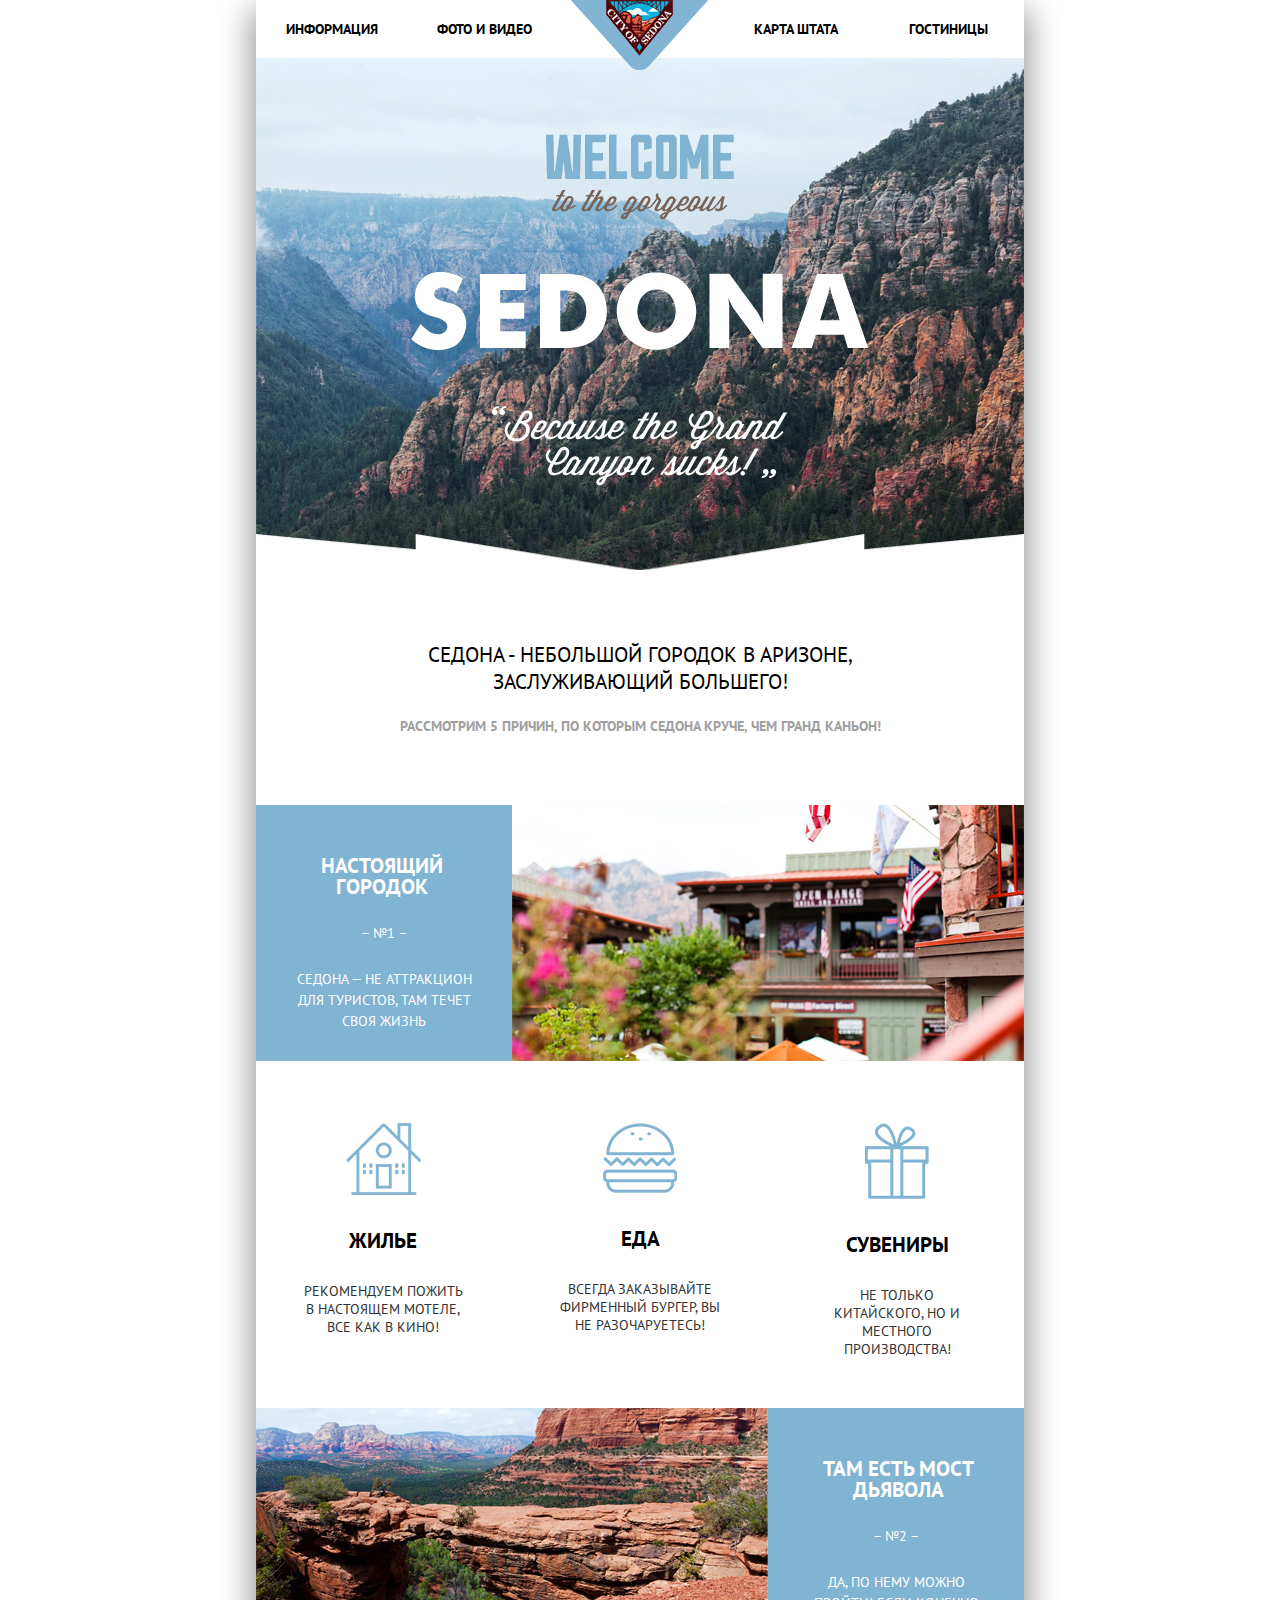
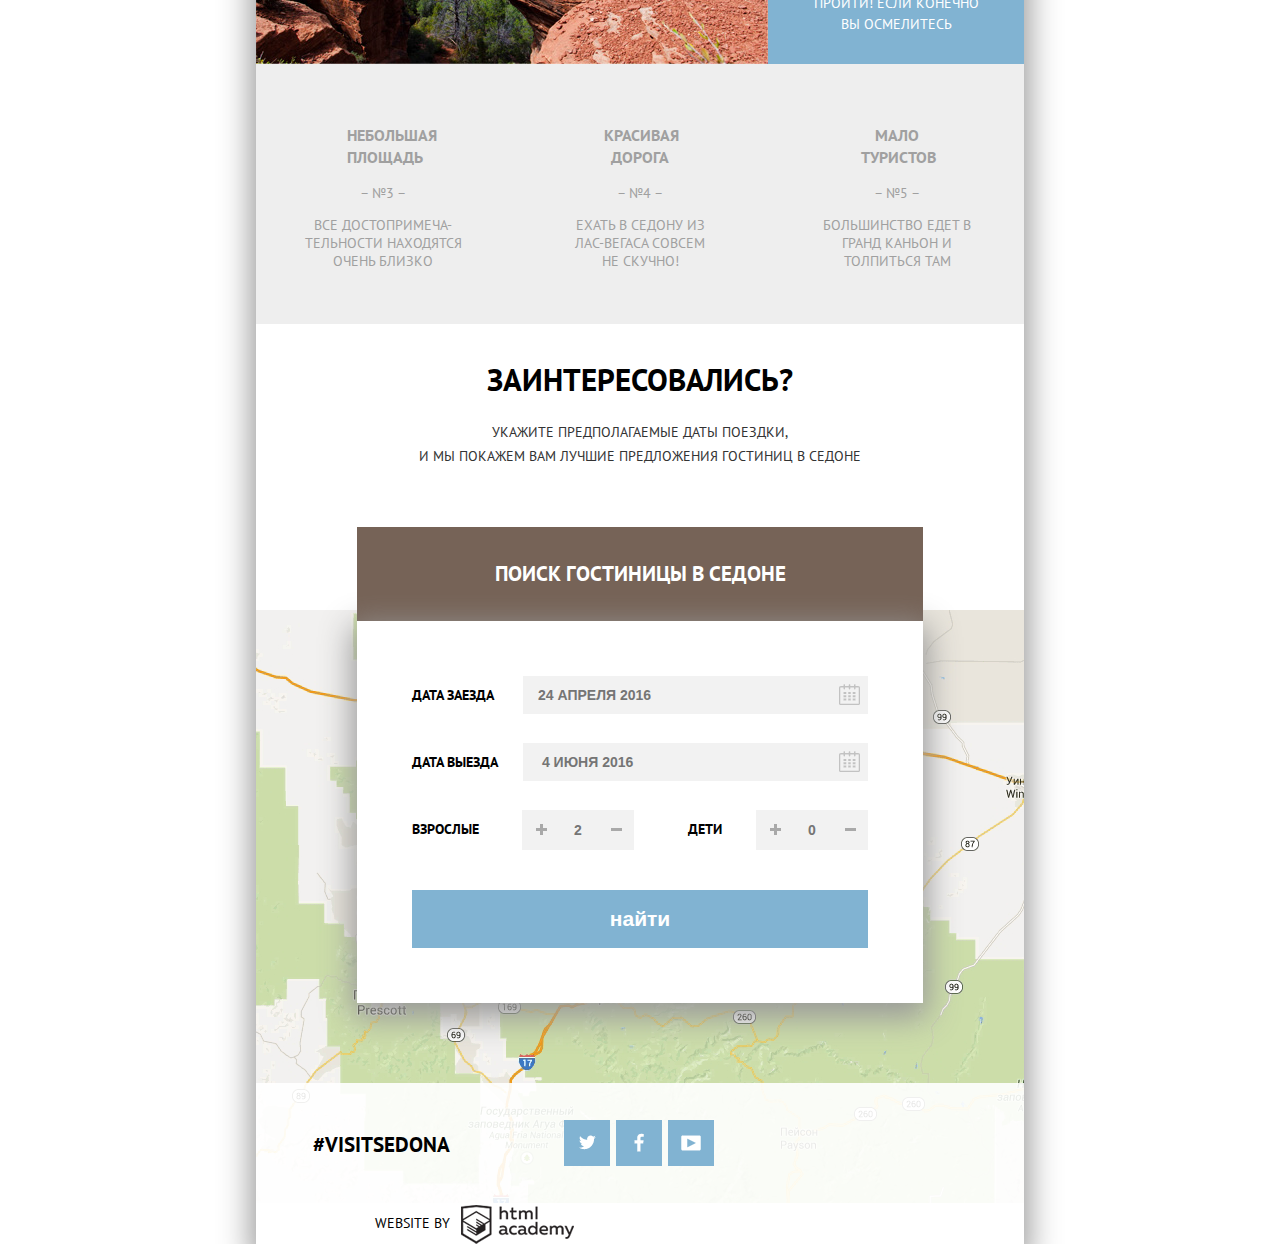
==== index.html @ 79e08569 "#33-1" ====
<!DOCTYPE html>
<html lang="ru">
  <head>
    <meta charset="utf-8">
    <title>HTML Academy: Седона</title>
    <link href="css/normalize.css" rel="stylesheet">
    <link href="css/style.css" rel="stylesheet">
    <link href="https://fonts.googleapis.com/css?family=PT+Sans:400,700&amp;subset=cyrillic" rel="stylesheet">
  </head>
    <body>
      <div class="centering">
        <header class="main-header">
          <nav class="main-navigation">
            <ul class="clearfix">
              <li class="main-navigation_left"><a href="#">Информация</a></li>
              <li class="main-navigation_left"><a href="#">Фото и видео</a></li>
              <li class="main-navigation_right"><a href="hotels.html">Гостиницы</a></li>
              <li class="main-navigation_right"><a href="#">Карта штата</a></li>
            </ul>
            <div class="header-logo">
             <a href="index.html"><img src="img/logo.png" alt="Sity of Sedona" width="138" height="70"></a>
            </div>
          </nav>
        </header>
      <main>
        <section class="index-background">
          <p>Welcome to the Georgeous</p>
          <h1>Sedona</h1>
          <p>Because the Grand Canyon sucks</p>
        </section>
        <div class="greeting ">
          <h2 class="index-appeal">Седона - небольшой городок в аризоне,<br> заслуживающий большего!</h2>
          <p>Рассмотрим 5 причин, по которым седона круче, чем гранд каньон!</p>
        </div>
        <div class="features-photo clearfix">
          <div class="features-left-title">
            <h3>Настоящий городок</h3>
            <p>&ndash; №1 &ndash;</p>
            <p>Седона &mdash; не аттракцион для туристов, там течет своя жизнь</p>
          </div>
          <div class="features-right-photo">
          </div>
        </div>
        <div class="features-icons clearfix">
          <div class="features-icon">
            <div class="icons">
              <img src="img/icon-home.png" alt="Жилье" width="75" height="72">
            </div>
            <h4>Жилье</h4>
            <p>Рекомендуем пожить в настоящем мотеле, все как в кино!</p>
          </div>
          <div class="features-icon">
            <div class="icons">
              <img src="img/icon-food.png" alt="Еда" width="74" height="70">
            </div>
            <h4>Еда</h4>
            <p>Всегда заказывайте фирменный бургер, вы не разочаруетесь!</p>
          </div>
          <div class="features-icon">
            <div class="icons">
              <img src="img/icon-gift.png" alt="Сувениры" width="64" height="76">
            </div>
            <h4>Сувениры</h4>
            <p>Не только китайского, но и местного производства!</p>
          </div>
        </div>
        <div class="features-photo clearfix">
          <div class="features-left-photo"></div>
          <div class="features-right-title">
            <h3>Там есть мост дьявола</h3>
            <p>&ndash; №2 &ndash;</p>
            <p>Да, по нему можно пройти! Если конечно<br> вы осмелитесь</p>
          </div>
        </div>
        <div class="features-slogans clearfix">
          <div class="features-item-slogan">
            <h3>Небольшая площадь</h3>
            <p>&ndash; №3 &ndash;</p>
            <p>Все достопримеча-тельности находятся очень близко</p>
          </div>
          <div class="features-item-slogan">
            <h3>Красивая дорога</h3>
            <p>&ndash; №4 &ndash;</p>
            <p>Ехать в Седону из Лас-Вегаса совсем не скучно!</p>
          </div>
          <div class="features-item-slogan">
            <h3>Мало туристов</h3>
            <p>&ndash; №5 &ndash;</p>
            <p>Большинство едет в Гранд Каньон и толпиться там</p>
          </div>
        </div>
        <section class="features-booking clearfix">
          <h3>Заинтересовались?</h3>
          <p>Укажите предполагаемые даты поездки,<br> и мы покажем вам лучшие предложения гостиниц в Седоне</p>
          <div class="booking-block">
          <div class="booking-title">
            <h4>Поиск гостиницы в седоне</h4>
          </div>
          <form class="booking-form" action="index.html" method="post">
            <div class="booking-date">
              <label for="date-in">Дата заезда</label>
              <input  type="text" name="date-in" placeholder="24 апреля 2016">
              <span class="calendar"></span>
            </div>
            <div class="booking-date">
              <label for="date-out">Дата выезда</label>
              <input id="date-out" type="text" name="date-out" placeholder=" 4 июня 2016">
              <span class="calendar"></span>
            </div>
            <div class="booking-people adults">
              <label for="adults" >Взрослые</label>
              <div class="booking-people-btn">
                <span class="minus">-</span>
                <input id="adults" type="text" name="adults" placeholder="2">
                <span class="plus">+</span>
              </div>
            </div>
            <div class="booking-people children">
              <label for="children">Дети</label>
              <div class="booking-people-btn">
                <span class="minus">-</span>
                <input id="children" type="text" name="adults" placeholder="0">
                <span class="plus">+</span>
              </div>
            </div>
            <input type="submit" class="booking-btn" name="find" value="найти">
          </form>
          </div>
          <div class="features-map"></div>
        </section>
      </main>
      <footer class="main-footer main-footer_index">
        <div class="footer-title">
          #visitsedona
        </div>
          <div class="footer-social">
            <a class="social-btn social-btn-tv" href="#">твиттер</a>
            <a class="social-btn social-btn-fb" href="#">фэйсбук</a>
            <a class="social-btn social-btn-yt" href="#">ютуб</a>
          </div>
        <div class="footer-copyright">
          <span>website by</span>
          <a class="footer-btn" href="https://htmlacademy.ru"></a>
        </div>
      </footer>
    </div>
  </body>
</html>
---- css/style.css ----
/* index.html */

html,
body {
  min-width: 768px;
  margin: 0;
  padding: 0;
}

body {
  font-family: "PT Sans", sans-serif;
  font-size: 14px;
  font-weight: normal;
  line-height: normal;
  text-transform: uppercase;
  color: #a0a0a0;
}

h1 {
  font-size: 24px;
  line-height: normal;
  color: #000000;
  font-weight: normal;
  font-family: PT Sans;
}

h2 {
  font-size: 21px;
  line-height: normal;
  color: #000000;
  font-weight: normal;
  font-family: PT Sans;
}

.centering {
  width: 768px;
  margin: 0 auto;
  text-align: center;
  box-shadow: 0 15px 30px 5px #999999;
}

.clearfix::after {
  content: "";
  display: table;
  clear: both;
}

.main-navigation {
  position: relative;
}

.main-navigation ul {
  margin: 0;
  padding: 0;
  list-style: none;
}

.main-navigation li {
  display: inline-block;
  padding: 16px 0;
  vertical-align: top;
  font-size: 14px;
  font-weight: bold;
  line-height: 26px;
}

.main-navigation a {
  text-decoration: none;
  color: #000000;
}

.main-navigation a:hover {
  color: #81b3d2;
}

.main-navigation a:active {
  color: #b2b2b2;
}

.main-navigation .active {
  color: #766357;
}

.main-navigation .active:hover {
  color: #604e43;
}

.main-navigation .active:active {
  color: #d6d0cc;
}

.main-navigation_left {
  float: left;
  width: 152px;
}

.main-navigation_right {
  float: right;
  width: 152px;
}

.header-logo {
  position: absolute;
  top: 0;
  left: 315px;
}

.index-background {
  background: url("../img/white-split.png") no-repeat 0 100.3%, url("../img/index-main.jpg") no-repeat 0 100%;
  background-color: #8aa4c5;
  width: 768px;
  height: 512px;
  font-size: 0;
}

.index-background h1 {
  font-size: 0;
}

.greeting {
  padding: 54px 50px 52px;
  font-size: 21px;
  font-weight: bold;
  line-height: 26px;
}

.greeting p {
  font-size: 14px;
}

.features-photo h3 {
  margin: 0;
  font-size: 21px;
  font-weight: bold;
  line-height: 21px;
}

.features-photo p {
  margin: 25px 35px 25px;
  font-size: 14px;
  line-height: 21px;
}

.features-left-title {
  float: left;
  width: 256px;
  margin-top: 0;
  min-height: 256px;
  color: #ffffff;
  background-color: #81b3d2;
}

.features-left-title h3 {
  margin: 50px 55px 26px 50px;
}

.features-right-photo {
  float: right;
  background: #8aa4c5 url("../img/index-1.jpg") no-repeat;
  width: 512px;
  min-height: 256px;
}

.features-left-photo {
  float: left;
  background: #8aa4c5 url("../img/index-2.jpg") no-repeat;
  width: 512px;
  min-height: 256px;
}

.features-right-title {
  float: right;
  width: 256px;
  min-height: 256px;
  margin-top: 0;
  color: #ffffff;
  background-color: #81b3d2;
}

.features-right-title h3 {
  margin: 50px 50px 26px 55px;
}

.features-icon {
  display: inline-block;
  vertical-align: top;
  width: 253px;
  margin: 0;
  padding: 62px 0 50px;
}

.features-icon h4 {
  font-size: 21px;
  font-weight: bold;
  color: #000000;
}

.features-icon p {
  font-size: 14px;
  margin: 0 45px;
  color: #333333;
}

.features-slogans {
  background-color: #eeeeee;
}

.features-item-slogan {
  display: inline-block;
  vertical-align: top;
  margin: 0;
  padding: 44px 0 40px;
  width: 253px;
}

.features-item-slogan h3 {
  padding: 0 90px;
}

.features-item-slogan p {
  padding: 0 40px;
}

.features-item-slogan:nth-child(2) p {
  padding: 0 60px;
}

.features-booking {
  position: relative;
}

.features-booking h3 {
  font-size: 31px;
  line-height: 24px;
  color: #000000;
  padding: 44px 0 14px;
  margin: 0;
}

.features-booking p {
  padding: 0 120px 128px;
  font-size: 14px;
  line-height: 24px;
  color: #333333;
}

.booking-block {
  display: block;
  position: absolute;
  bottom: 200px;
  width: 566px;
  left: 50%;
  margin-left: -283px;
  background: rgba(237, 237, 237, 1);
}

.booking-title {
  display: block;
  font-size: 21px;
  font-weight: bold;
  line-height: 24px;
  color: #ffffff;
  background-color: #766357;
}

.booking-title h4 {
  padding: 35px;
  margin: 0;
}

.booking-form {
  padding: 55px;
  font-size: 14px;
  font-weight: bold;
  line-height: 26px;
  text-align: left;
  color: #000000;
  background-color: #ffffff;
  box-shadow: 0 10px 30px 5px #999999;
}

.booking-date {
  position: relative;
  display: inline-block;
  vertical-align: top;
  width: 456px;
  height: 38px;
  margin-bottom: 29px;
}

.booking-date label,
.booking-people label {
  float: left;
  width: 110px;
  padding-top: 6px;
}

.booking-people.children label {
  box-sizing: border-box;
  padding-left: 50px;
}

.booking-date input {
  float: right;
  box-sizing: border-box;
  width: 345px;
  height: 38px;
  padding-left: 15px;
  padding-right: 35px;
  font-size: 14px;
  text-transform: uppercase;
  border: none;
  color: #000000;
  background-color: #f2f2f2;
}

.booking-date input:hover {
  border: none;
  background-color: #ebebeb;
}

.booking-date input:active {
  background-color: #ffffff;
}

.calendar {
  position: absolute;
  top: 8px;
  right: 8px;
  width: 21px;
  height: 21px;
  background: url("../img/spritesheet.png") no-repeat -15px -15px;
}

.calendar:hover {
  background-position: -117px -15px;
}

.calendar:active {
  background-position: -66px -15px;
}

.booking-people.adults {
  display: inline-block;
  width: 222px;
  margin: 0;
}

.booking-people.children {
  display: inline-block;
  width: 230px;
  margin: 0;
}

.booking-people-btn {
  float: right;
  position: relative;
  width: 112px;
  text-align: center;
  color: #000000;
  background-color: #f2f2f2;
}

.minus,
.plus {
  font-size: 0;
}

.plus::before {
  content: "";
  position: absolute;
  top: 18px;
  left: 14px;
  width: 11px;
  height: 3px;
  background-color: #a9a9a9;
}

.plus::after {
  content: "";
  position: absolute;
  top: 14px;
  left: 18px;
  width: 3px;
  height: 11px;
  background-color: #a9a9a9;
}

.minus::before {
  content: "";
  position: absolute;
  top: 18px;
  right: 12px;
  width: 11px;
  height: 3px;
  background-color: #a9a9a9;
}

.plus:hover::before,
.plus:hover::after,
.minus:hover::before {
  cursor: pointer;
  background-color: #000000;
}

.plus:active::before,
.plus:active::after,
.minus:active::before {
  background-color: #81b3d2;
}

.booking-people-btn input {
  width: 36px;
  height: 38px;
  font-size: 14px;
  text-transform: uppercase;
  text-align: center;
  border: none;
  color: #000000;
  background-color: #f2f2f2;
}

.booking-form .booking-btn {
  clear: both;
  width: 100%;
  margin-top: 32px;
  padding: 0;
  height: 58px;
  font-size: 21px;
  color: #ffffff;
  border: none;
  background-color: #81b3d2;
}

.booking-btn:hover {
  border: none;
  background-color: #669ec0;
}

.booking-btn:active {
  border: none;
  color: #88b6d1;
  background-color: #5496bd;
}

.booking-form input {
  font-weight: bold;
}

.features-map {
  display: block;
  height: 593px;
  width: 100%;
  margin: auto;
  background: #cbdda9 url("../img/map.png") no-repeat;
}

.main-footer {
  position: relative;
  text-align: left;
  padding: 0 30px 0 45px;
  min-height: 120px;
}

.main-footer_index {
  z-index: 1;
  margin-top: -120px;
  background: rgba(255, 255, 255, 0.9);
}

.footer-title,
.footer-social,
.footer-copyright,
.footer-btn {
  display: inline-block;
  vertical-align: middle;
}

.footer-title {
  margin: 40px 110px auto 12px;
  font-size: 21px;
  font-weight: bold;
  line-height: 24px;
  color: #000000;
}

.footer-social {
  margin: 37px 0 auto;
  font-size: 0;
}

.social-btn {
  display: inline-block;
  box-sizing: border-box;
  vertical-align: middle;
  margin-right: 6px;
  width: 46px;
  height: 46px;
  background: #81b3d2 url("../img/spritesheet.png") no-repeat;
}

.social-btn-tv {
  background-position: -917px 0;
}

.social-btn-fb {
  background-position: -961px -2px;
}

.social-btn-yt {
  background-position: -1006px 0;
}

.social-btn-tv:hover,
.social-btn-fb:hover,
.social-btn-yt:hover {
  background-color: #669ec0;
}

.social-btn-tv:active,
.social-btn-fb:active,
.social-btn-yt:active {
  background: #5496bd url("../img/spritesheet_active.png") no-repeat;
}

.social-btn-tv:active {
  background-position: -40px -1px;
}

.social-btn-fb:active {
  background-position: 2px -2px;
}

.social-btn-yt:active {
  background-position: -89px 0;
}

.footer-copyright {
  margin: 39px 0 auto 74px;
}

.footer-copyright span {
  font-size: 14px;
  font-weight: normal;
  line-height: 26px;
  color: #000000;
  padding-right: 7px;
}

.footer-btn {
  background: url("../img/spritesheet.png") no-repeat -168px -15px;
  padding: 0;
  width: 113px;
  height: 39px;
}

.footer-btn:hover {
  background-position: -454px -15px;
}

.footer-btn:active {
  background-position: -311px -15px;
}

/* hotels.html */

.booking-options {
  width: auto;
  min-height: 215px;
  padding: 0 45px;
  background: url("../img/hotels-background.jpg") no-repeat left 30%;
  color: #ffffff;
}

.booking-options-comfort {
  float: left;
  width: 210px;
  margin-right: 30px;
  text-align: left;
}

.comfort-checkbox input[type="checkbox"],
.type-checkbox input[type="checkbox"] {
  display: none;
}

.comfort-checkbox,
.type-checkbox {
  display: block;
  position: relative;
  padding: 0 0 28px 38px;
  cursor: pointer;
}

.comfort-checkbox input[type="checkbox"] + .checkbox-indicator,
.type-checkbox input[type="checkbox"] + .checkbox-indicator {
  position: absolute;
  top: -3px;
  left: 0;
  width: 22px;
  height: 22px;
  background: url("../img/spritesheet.png") no-repeat -709px -15px;
}

.comfort-checkbox input[type="checkbox"]:checked + .checkbox-indicator,
.type-checkbox input[type="checkbox"]:checked + .checkbox-indicator {
  position: absolute;
  top: -3px;
  left: 0;
  width: 26px;
  height: 22px;
  background: url("../img/spritesheet.png") no-repeat -653px -15px;
}

.comfort-checkbox input[type="checkbox"]:disabled + .checkbox-indicator,
.type-checkbox input[type="checkbox"]:disabled + .checkbox-indicator {
  position: absolute;
  top: -3px;
  left: 0;
  width: 22px;
  height: 22px;
  background: url("../img/spritesheet.png") no-repeat -761px -15px;
}

.comfort-checkbox input[type="checkbox"]:checked:disabled + .checkbox-indicator,
.type-checkbox input[type="checkbox"]:checked:disabled + .checkbox-indicator {
  position: absolute;
  top: -3px;
  left: 0;
  width: 26px;
  height: 22px;
  background: url("../img/spritesheet.png") no-repeat -597px -15px;
}

.booking-options-type {
  float: left;
  width: 210px;
  text-align: left;
}

.booking-options-price {
  float: right;
  width: 210px;
  color: #ffffff;
  text-transform: uppercase;
}

.booking-options-title {
  margin-bottom: 0;
  font-weight: 600;
  font-size: 16px;
  line-height: 21px;
}

.booking-options-price .booking-options-title h4 {
  margin-bottom: 7px;
}

.price-controls {
  position: relative;
  height: 36px;
  margin-bottom: 20px;
  font-size: 0;
  border: 2px solid #ffffff;
  border-radius: 2px;
}

.price-controls::after {
  content: "";
  position: absolute;
  top: 50%;
  left: 50%;
  width: 2px;
  height: 22px;
  background: #ffffff;
  transform: translate(-50%, -50%);
}

.price-controls label {
  display: inline-block;
  font-size: 14px;
  line-height: 38px;
  vertical-align: top;
  cursor: pointer;
}

.price-controls .min-price,
.price-controls .max-price {
  width: 58px;
  padding-left: 40px;
}

.price-controls input {
  width: 32px;
  margin: 0;
  color: inherit;
  font: inherit;
  background: none;
  border: none;
}

.range-controls {
  position: relative;
  margin-bottom: 32px;
}

.range-controls .scale {
  height: 2px;
  background: rgba(255, 255, 255, 0.3);
}

.range-controls .bar {
  width: 80%;
  height: 2px;
  background: #ffffff;
}

.range-toggle {
  position: absolute;
  top: -9px;
  width: 4px;
  height: 4px;
  background: #ababab;
  border: 8px solid #ffffff;
  border-radius: 50%;
  box-shadow: 0 2px 1px 0 rgba(0, 1, 1, 0.2);
  cursor: pointer;
}

.range-toggle:hover {
  background: #1c4f80;
}

.range-toggle-min {
  left: 0;
}

.range-toggle-max {
  left: 80%;
}

.btn-transparent {
  display: block;
  margin: 0 auto;
  padding: 6px 35px;
  font-size: 14px;
  line-height: 20px;
  color: #ffffff;
  text-transform: uppercase;
  background: transparent;
  border: 2px solid #ffffff;
  border-radius: 2px;
  cursor: pointer;
}

.btn-transparent:hover {
  color: #000000;
  background: #ffffff;
}

.filter-container {
  width: auto;
  padding: 30px 45px;
  text-align: left;
  border-bottom: 1px solid #e5e5e5;
}

.filter-title {
  float: left;
  width: 152px;
  margin-right: 11px;
}

.filter-title h3 {
  font-size: 21px;
  line-height: 26px;
  color: #000000;
  margin: 0;
}

.filter-items {
  float: left;
  width: 400px;
}

.filter-items-sorting {
  display: inline-block;
  vertical-align: top;
  margin: 5px 40px 0 0;
  font-size: 12px;
  line-height: 18px;
  color: #000000;
}

.filter-items ul {
  display: inline-block;
  vertical-align: top;
  list-style: none;
  margin: 0;
  padding: 0;
}

.filter-items li {
  display: inline-block;
  vertical-align: top;
  margin: 5px 33px 0 0;
}

.filter-items a {
  font-size: 12px;
  line-height: 18px;
  text-decoration: none;
  color: #b2b2b2;
  border-bottom: 1px dotted #81b3d2;
}

.filter-items .filter-active {
  color: #81b3d2;
  border-bottom: none;
}

.filter-items a:hover {
  color: #81b3d2;
}

.filter-items a:active {
  color: #000000;
  border-bottom: none;
}

.filter-sorting {
  position: relative;
  float: right;
  width: 30px;
}

.increase {
  position: absolute;
  margin: 0;
  padding: 0;
  top: 5px;
  right: 0;
  font-size: 0;
  text-decoration: none;
  width: 0;
  height: 0;
  border-left: 5px solid transparent;
  border-right: 5px solid transparent;
  border-bottom: 10px solid #cccccc;
}

.increase:hover {
  border-bottom: 10px solid #000000;
  cursor: pointer;
}

.increase:active {
  border-bottom: 10px solid #81b3d2;
}

.descrease {
  position: absolute;
  margin: 0;
  padding: 0;
  top: 5px;
  right: 15px;
  font-size: 0;
  text-decoration: none;
  width: 0;
  height: 0;
  border-left: 5px solid transparent;
  border-right: 5px solid transparent;
  border-top: 10px solid #cccccc;
}

.descrease:hover {
  border-top: 10px solid #000000;
  cursor: pointer;
}

.descrease:active {
  border-top: 10px solid #81b3d2;
}

.descrease.active {
  border-top: 10px solid #81b3d2;
}

.hotel-container {
  display: inline-block;
  vertical-align: top;
  box-sizing: border-box;
  width: 768px;
  margin: 0;
  padding: 30px 45px;
  border-bottom: 1px solid #e5e5e5;
}

.hotel-image {
  float: left;
  margin: 0;
}

.hotel-about {
  float: left;
  width: 110px;
  margin-right: 8px;
}

.hotel-book {
  float: left;
  width: 142px;
}

.hotel-discriptions {
  float: left;
  text-align: left;
  width: 260px;
  margin-left: 31px;
  font-size: 14px;
  line-height: 21px;
  color: #333333;
}

.hotel-discriptions h4,
.hotel-discriptions p {
  display: inline-block;
  vertical-align: top;
  margin: 0;
  padding: 0;
}

.hotel-discriptions h4 {
  margin-bottom: 10px;
  display: block;
}

.discriptions-title {
  font-size: 21px;
  font-weight: bold;
  text-decoration: none;
  color: #000000;
}

.discriptions-title:hover {
  color: #81b3d2;
}

.discriptions-title:active {
  color: #b2b2b2;
}

.hotel-about-btn {
  float: left;
  width: 110px;
  margin-top: 8px;
  padding: 3px 0;
  font-size: 14px;
  line-height: 21px;
  text-align: center;
  text-decoration: none;
  color: #ffffff;
  background-color: #81b3d2;
}

.hotel-about-btn:hover {
  background-color: #669ec0;
}

.hotel-about-btn:active {
  color: #88b6d1;
  background-color: #5496bd;
}

.hotel-book-btn {
  float: right;
  width: 142px;
  margin-top: 8px;
  padding: 3px 0;
  font-size: 14px;
  line-height: 21px;
  text-align: center;
  text-decoration: none;
  color: #ffffff;
  background-color: #766357;
}

.hotel-book-btn:hover {
  background-color: #604e43;
}

.hotel-book-btn:active {
  color: #857871;
  background-color: #503e33;
}

.hotel-store {
  float: right;
  width: 110px;
}

.hotel-stars {
  display: block;
  width: 110px;
  margin-top: 0;
  font-size: 0;
}

.five-stars {
  float: right;
  width: 89px;
  height: 17px;
  background: #ffffff url("../img/spritesheet.png") no-repeat -813px -15px;
}

.two-stars {
  float: right;
  width: 44px;
  height: 17px;
  background: #ffffff url("../img/spritesheet.png") no-repeat -813px -15px;
}

.three-stars {
  float: right;
  width: 66px;
  height: 17px;
  background: #ffffff url("../img/spritesheet.png") no-repeat -813px -15px;
}


.hotel-rating {
  display: block;
  width: 110px;
  font-size: 14px;
  line-height: 21px;
  margin-top: 62px;
  padding: 3px 0;
  background-color: #f2f2f2;
}
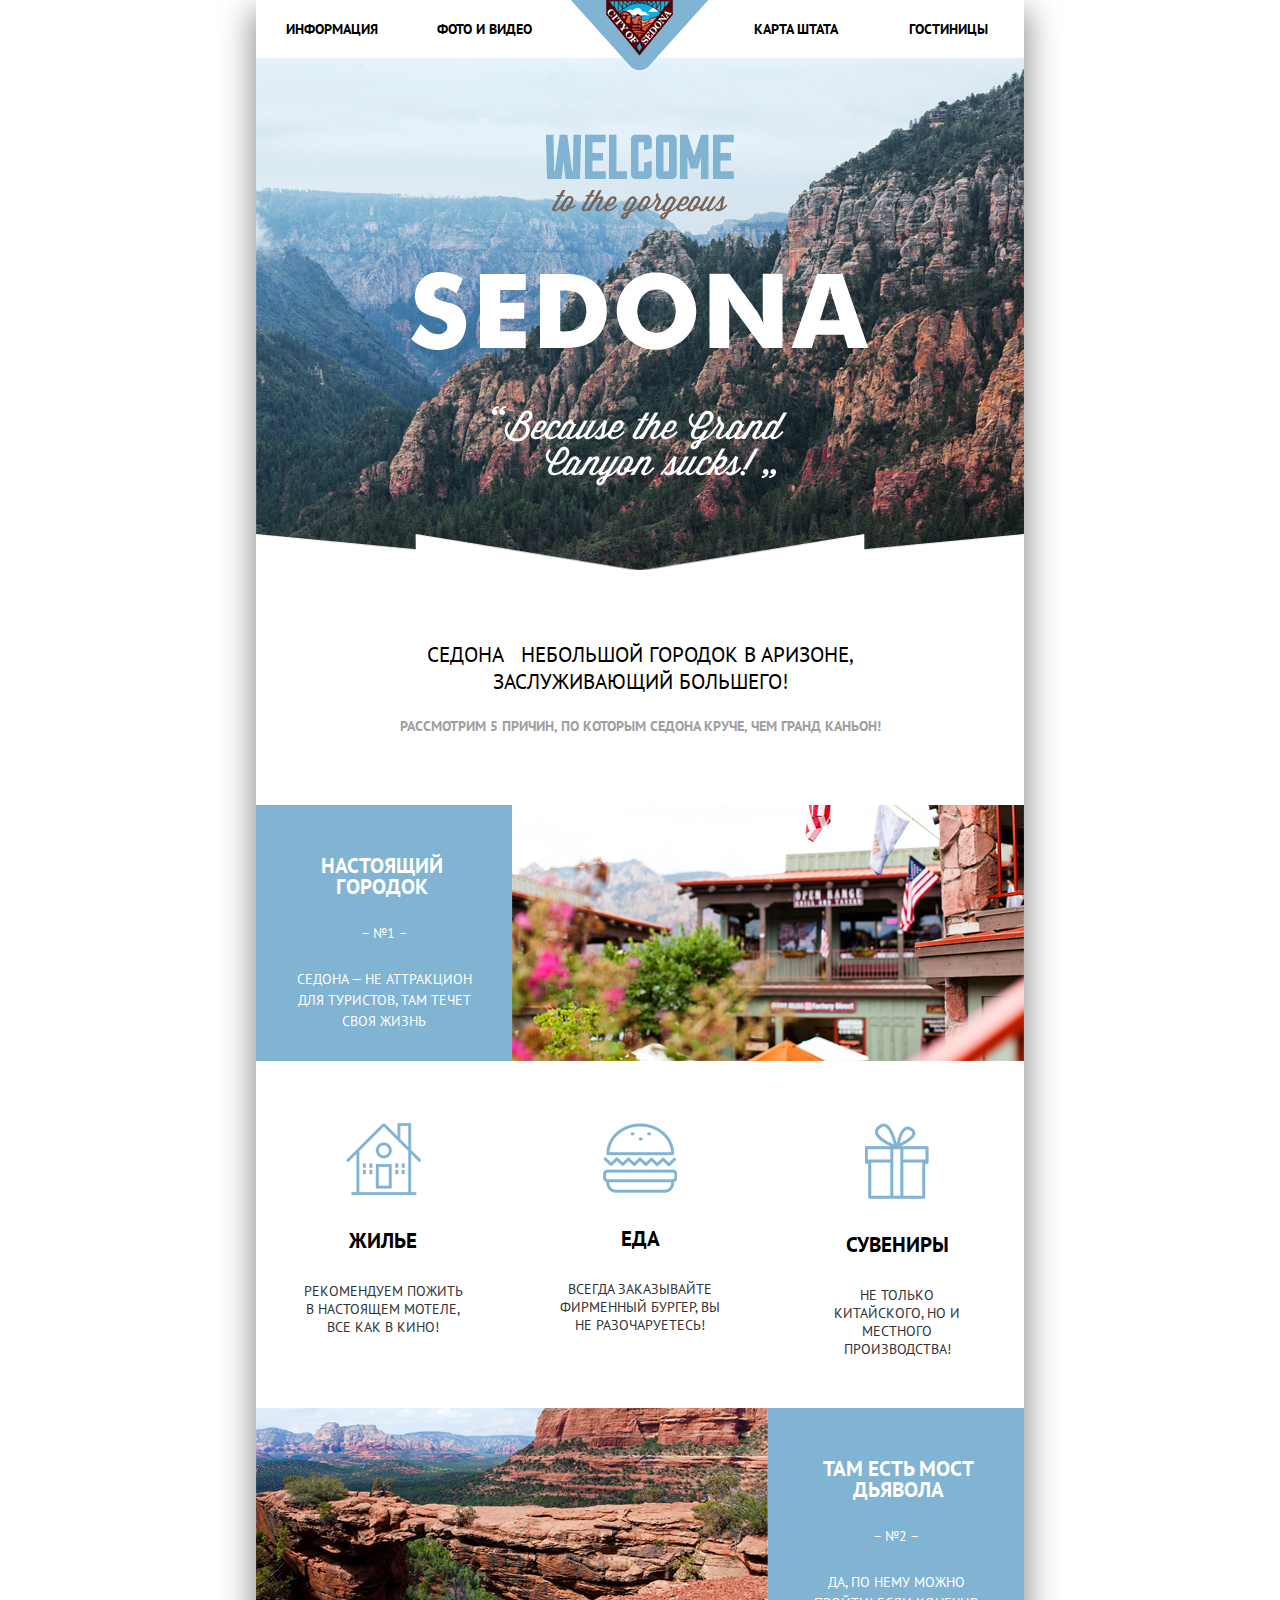
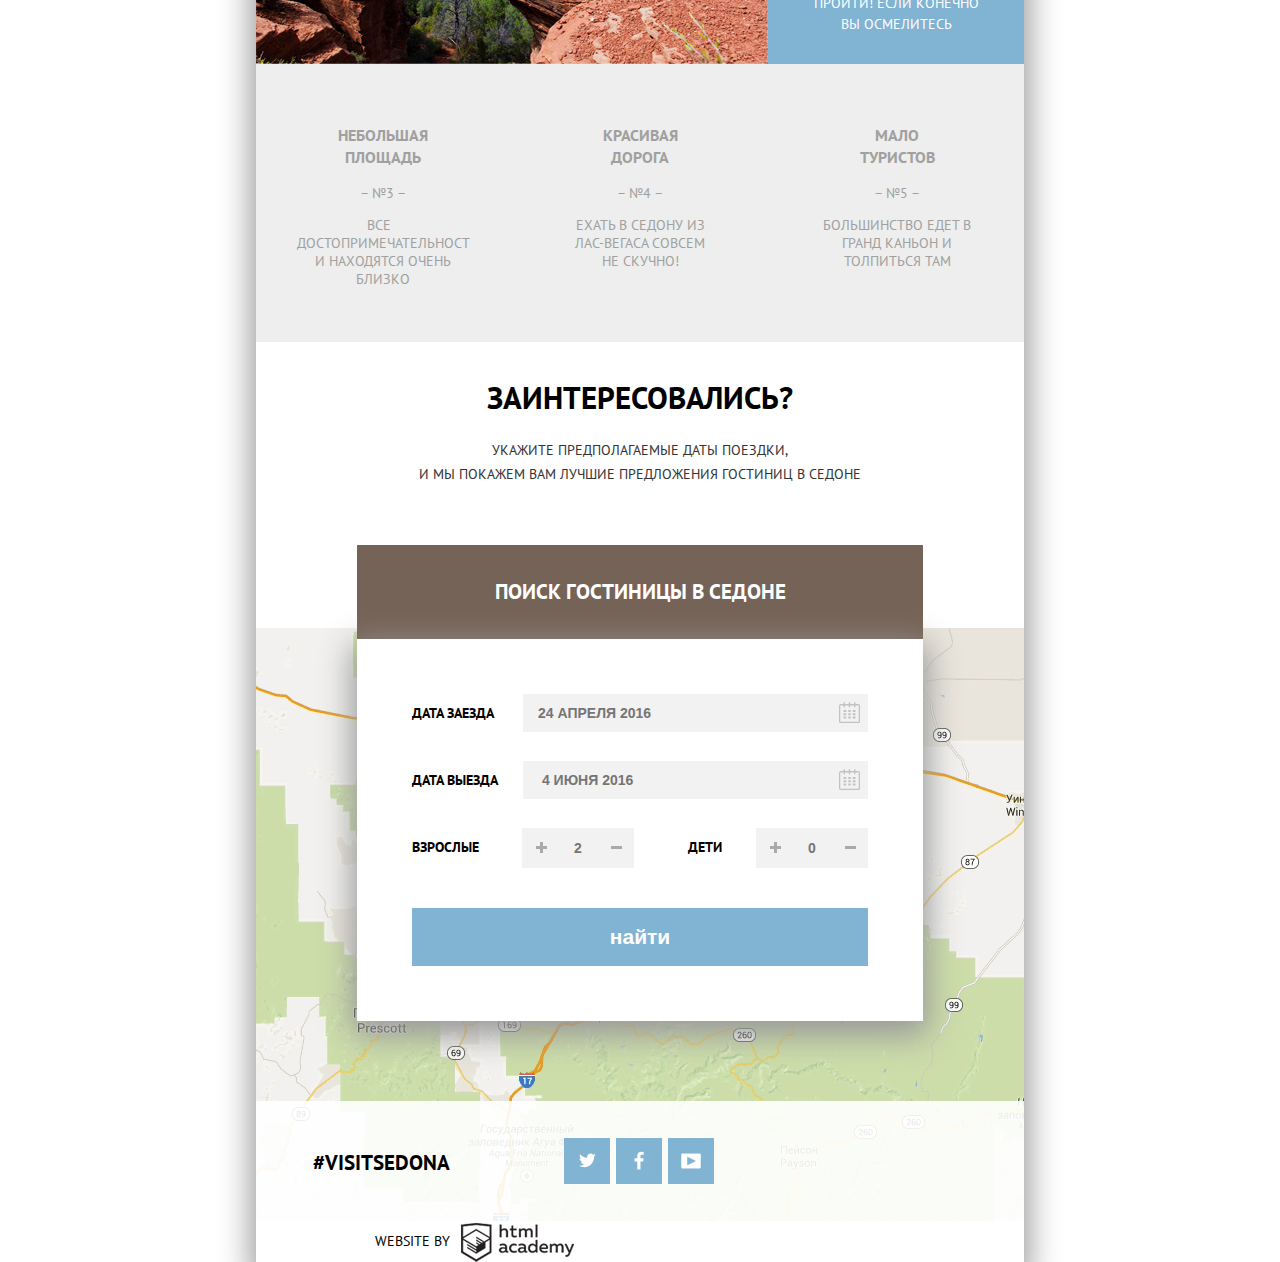
==== commit c2a0b1b0: "#33-2" ====
--- a/index.html
+++ b/index.html
@@ -29,7 +29,7 @@
           <p>Because the Grand Canyon sucks</p>
         </section>
         <div class="greeting ">
-          <h2 class="index-appeal">Седона - небольшой городок в аризоне,<br> заслуживающий большего!</h2>
+          <h2 class="index-appeal">Седона &nbsp; небольшой городок в аризоне,<br> заслуживающий большего!</h2>
           <p>Рассмотрим 5 причин, по которым седона круче, чем гранд каньон!</p>
         </div>
         <div class="features-photo clearfix">
@@ -76,7 +76,7 @@
           <div class="features-item-slogan">
             <h3>Небольшая площадь</h3>
             <p>&ndash; №3 &ndash;</p>
-            <p>Все достопримеча-тельности находятся очень близко</p>
+            <p>Все &nbsp; достопримечательности находятся очень близко</p>
           </div>
           <div class="features-item-slogan">
             <h3>Красивая дорога</h3>
@@ -123,7 +123,7 @@
                 <span class="plus">+</span>
               </div>
             </div>
-            <input type="submit" class="booking-btn" name="find" value="найти">
+            <input type="submit" class="booking-btn" name="find" &nbsp value="найти">
           </form>
           </div>
           <div class="features-map"></div>
--- a/css/style.css
+++ b/css/style.css
@@ -214,11 +214,12 @@
 }
 
 .features-item-slogan h3 {
-  padding: 0 90px;
+  padding: 0 70px;
 }
 
 .features-item-slogan p {
   padding: 0 40px;
+  word-wrap: break-word;
 }
 
 .features-item-slogan:nth-child(2) p {
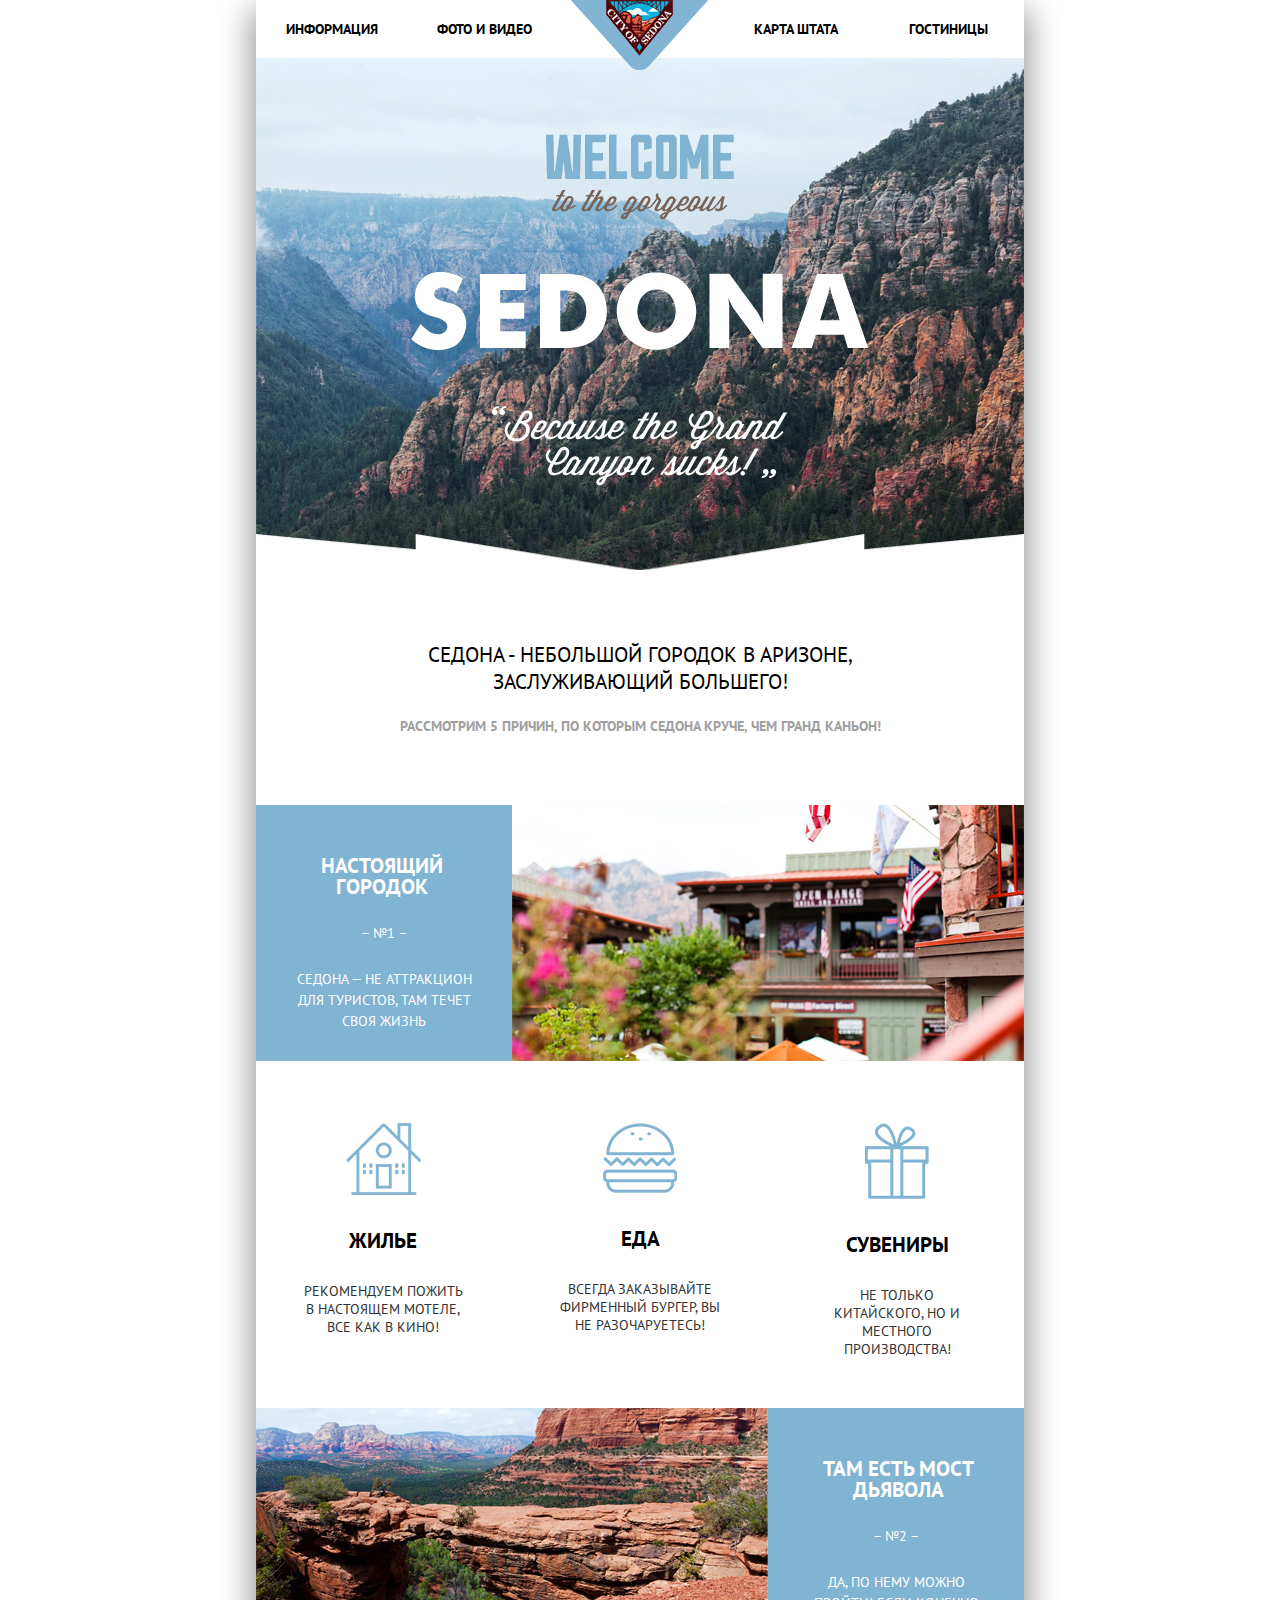
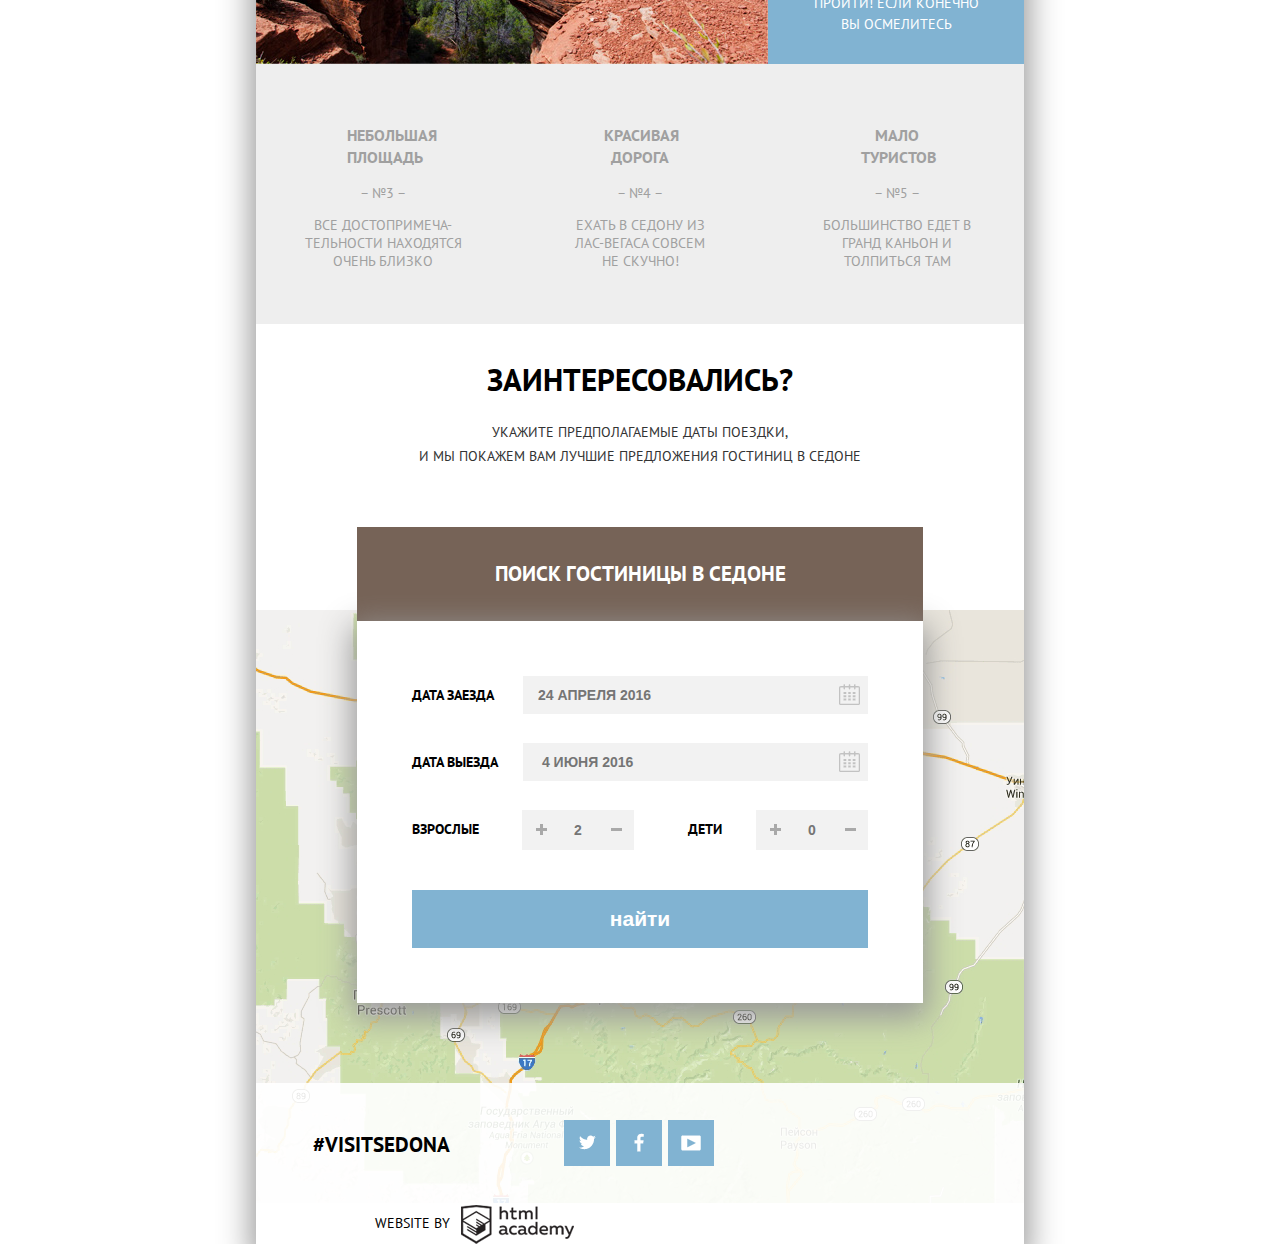
==== commit f9a14038: "Merge pull request #6 from Jeorgeo/master" ====
--- a/index.html
+++ b/index.html
@@ -29,7 +29,7 @@
           <p>Because the Grand Canyon sucks</p>
         </section>
         <div class="greeting ">
-          <h2 class="index-appeal">Седона &nbsp; небольшой городок в аризоне,<br> заслуживающий большего!</h2>
+          <h2 class="index-appeal">Седона - небольшой городок в аризоне,<br> заслуживающий большего!</h2>
           <p>Рассмотрим 5 причин, по которым седона круче, чем гранд каньон!</p>
         </div>
         <div class="features-photo clearfix">
@@ -76,7 +76,7 @@
           <div class="features-item-slogan">
             <h3>Небольшая площадь</h3>
             <p>&ndash; №3 &ndash;</p>
-            <p>Все &nbsp; достопримечательности находятся очень близко</p>
+            <p>Все достопримеча-тельности находятся очень близко</p>
           </div>
           <div class="features-item-slogan">
             <h3>Красивая дорога</h3>
@@ -123,7 +123,7 @@
                 <span class="plus">+</span>
               </div>
             </div>
-            <input type="submit" class="booking-btn" name="find" &nbsp value="найти">
+            <input type="submit" class="booking-btn" name="find" value="найти">
           </form>
           </div>
           <div class="features-map"></div>
--- a/css/style.css
+++ b/css/style.css
@@ -214,12 +214,11 @@
 }
 
 .features-item-slogan h3 {
-  padding: 0 70px;
+  padding: 0 90px;
 }
 
 .features-item-slogan p {
   padding: 0 40px;
-  word-wrap: break-word;
 }
 
 .features-item-slogan:nth-child(2) p {
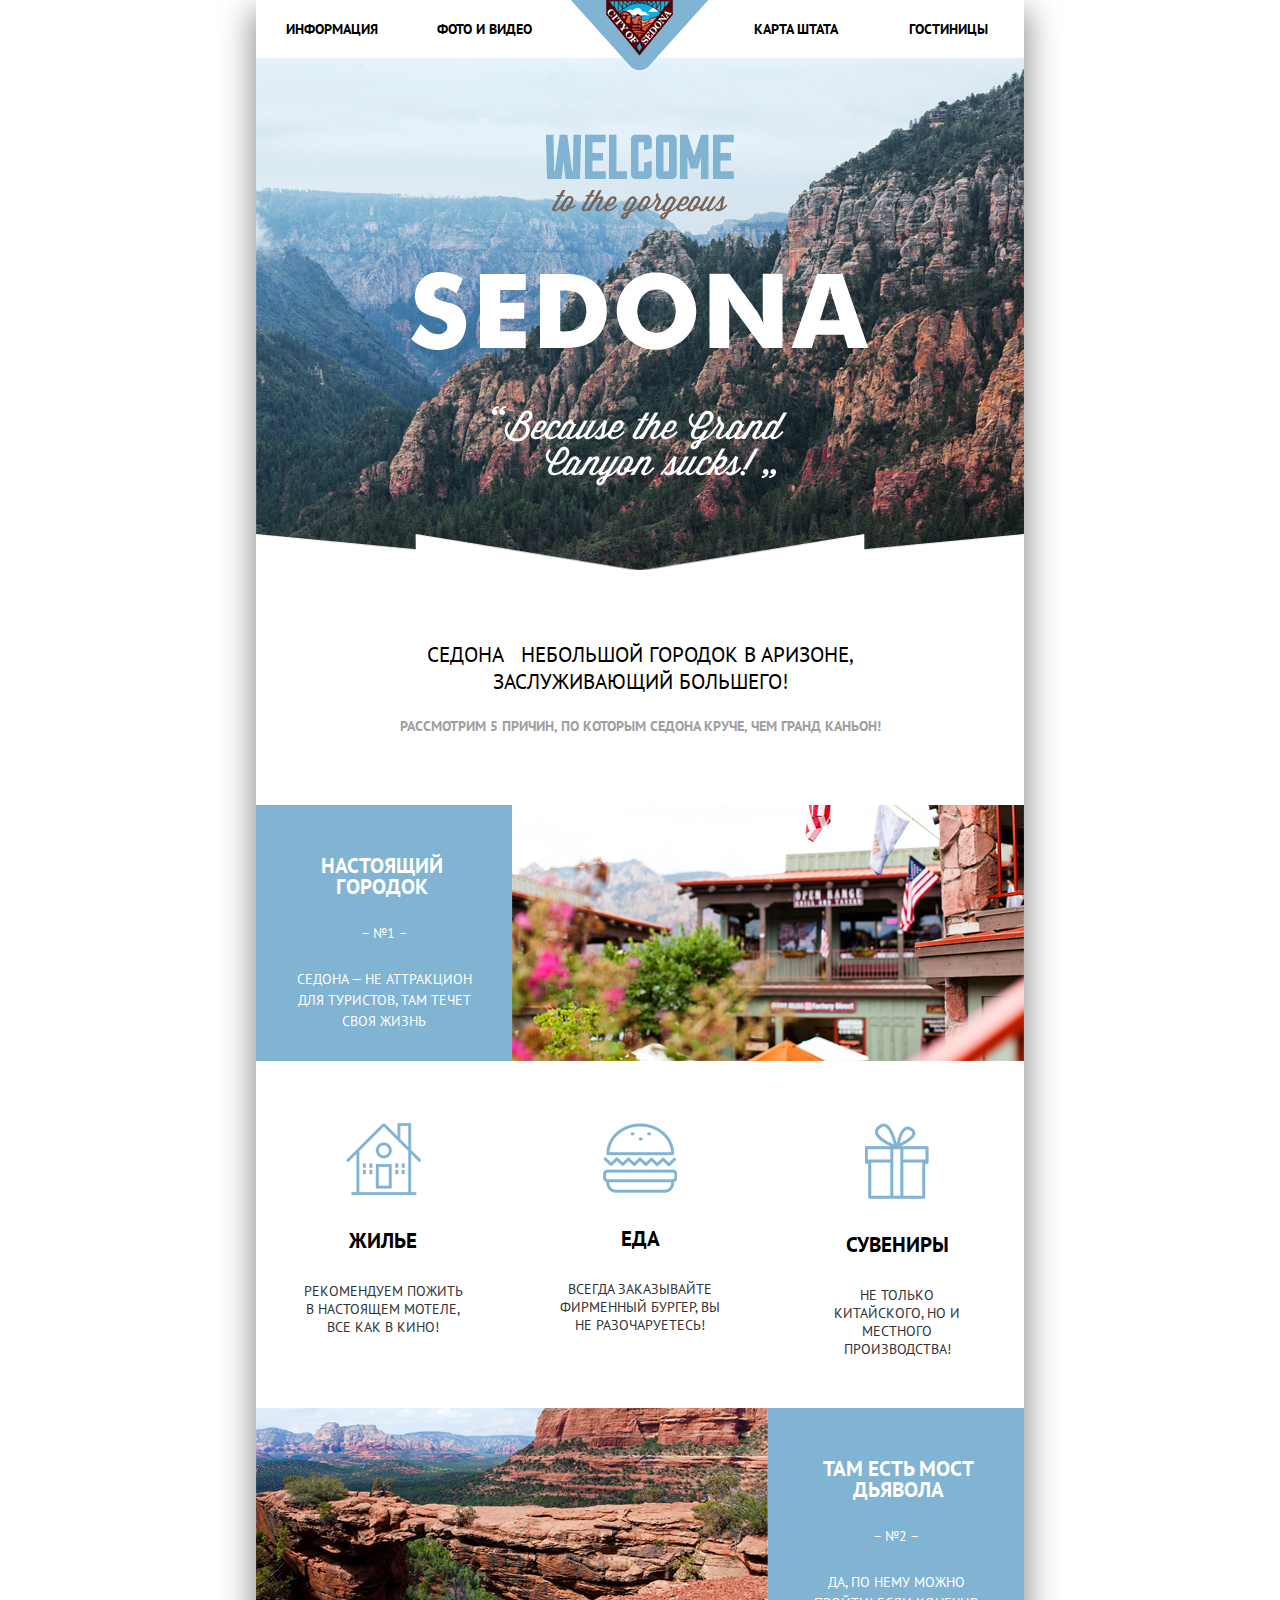
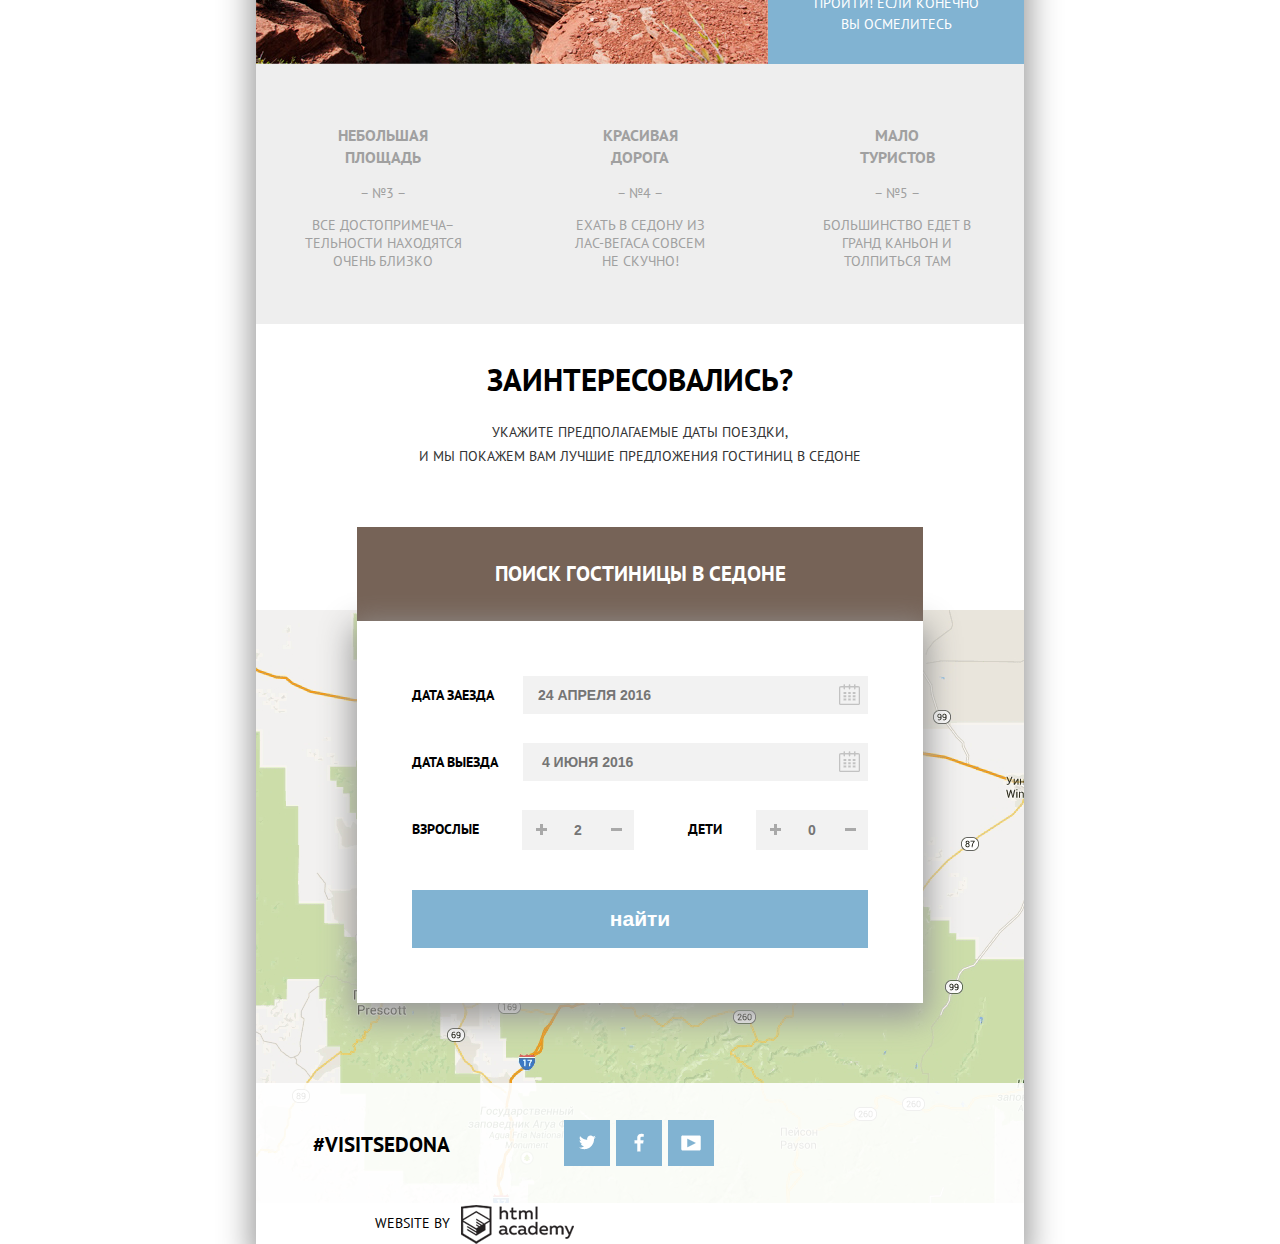
==== commit 27a22cc8: "#33-3" ====
--- a/index.html
+++ b/index.html
@@ -29,7 +29,7 @@
           <p>Because the Grand Canyon sucks</p>
         </section>
         <div class="greeting ">
-          <h2 class="index-appeal">Седона - небольшой городок в аризоне,<br> заслуживающий большего!</h2>
+          <h2 class="index-appeal">Седона &nbsp; небольшой городок в аризоне,<br> заслуживающий большего!</h2>
           <p>Рассмотрим 5 причин, по которым седона круче, чем гранд каньон!</p>
         </div>
         <div class="features-photo clearfix">
@@ -76,7 +76,7 @@
           <div class="features-item-slogan">
             <h3>Небольшая площадь</h3>
             <p>&ndash; №3 &ndash;</p>
-            <p>Все достопримеча-тельности находятся очень близко</p>
+            <p>Все достопримеча&ndash;тельности находятся очень близко</p>
           </div>
           <div class="features-item-slogan">
             <h3>Красивая дорога</h3>
@@ -123,7 +123,7 @@
                 <span class="plus">+</span>
               </div>
             </div>
-            <input type="submit" class="booking-btn" name="find" value="найти">
+            <input type="submit" class="booking-btn" name="find" &nbsp value="найти">
           </form>
           </div>
           <div class="features-map"></div>
--- a/css/style.css
+++ b/css/style.css
@@ -214,11 +214,12 @@
 }
 
 .features-item-slogan h3 {
-  padding: 0 90px;
+  padding: 0 70px;
 }
 
 .features-item-slogan p {
   padding: 0 40px;
+  word-wrap: break-word;
 }
 
 .features-item-slogan:nth-child(2) p {
@@ -430,6 +431,7 @@
   color: #ffffff;
   border: none;
   background-color: #81b3d2;
+  outline: none;
 }
 
 .booking-btn:hover {
@@ -961,6 +963,7 @@
   text-decoration: none;
   color: #ffffff;
   background-color: #81b3d2;
+  outline: none;
 }
 
 .hotel-about-btn:hover {
@@ -983,6 +986,7 @@
   text-decoration: none;
   color: #ffffff;
   background-color: #766357;
+  outline: none;
 }
 
 .hotel-book-btn:hover {
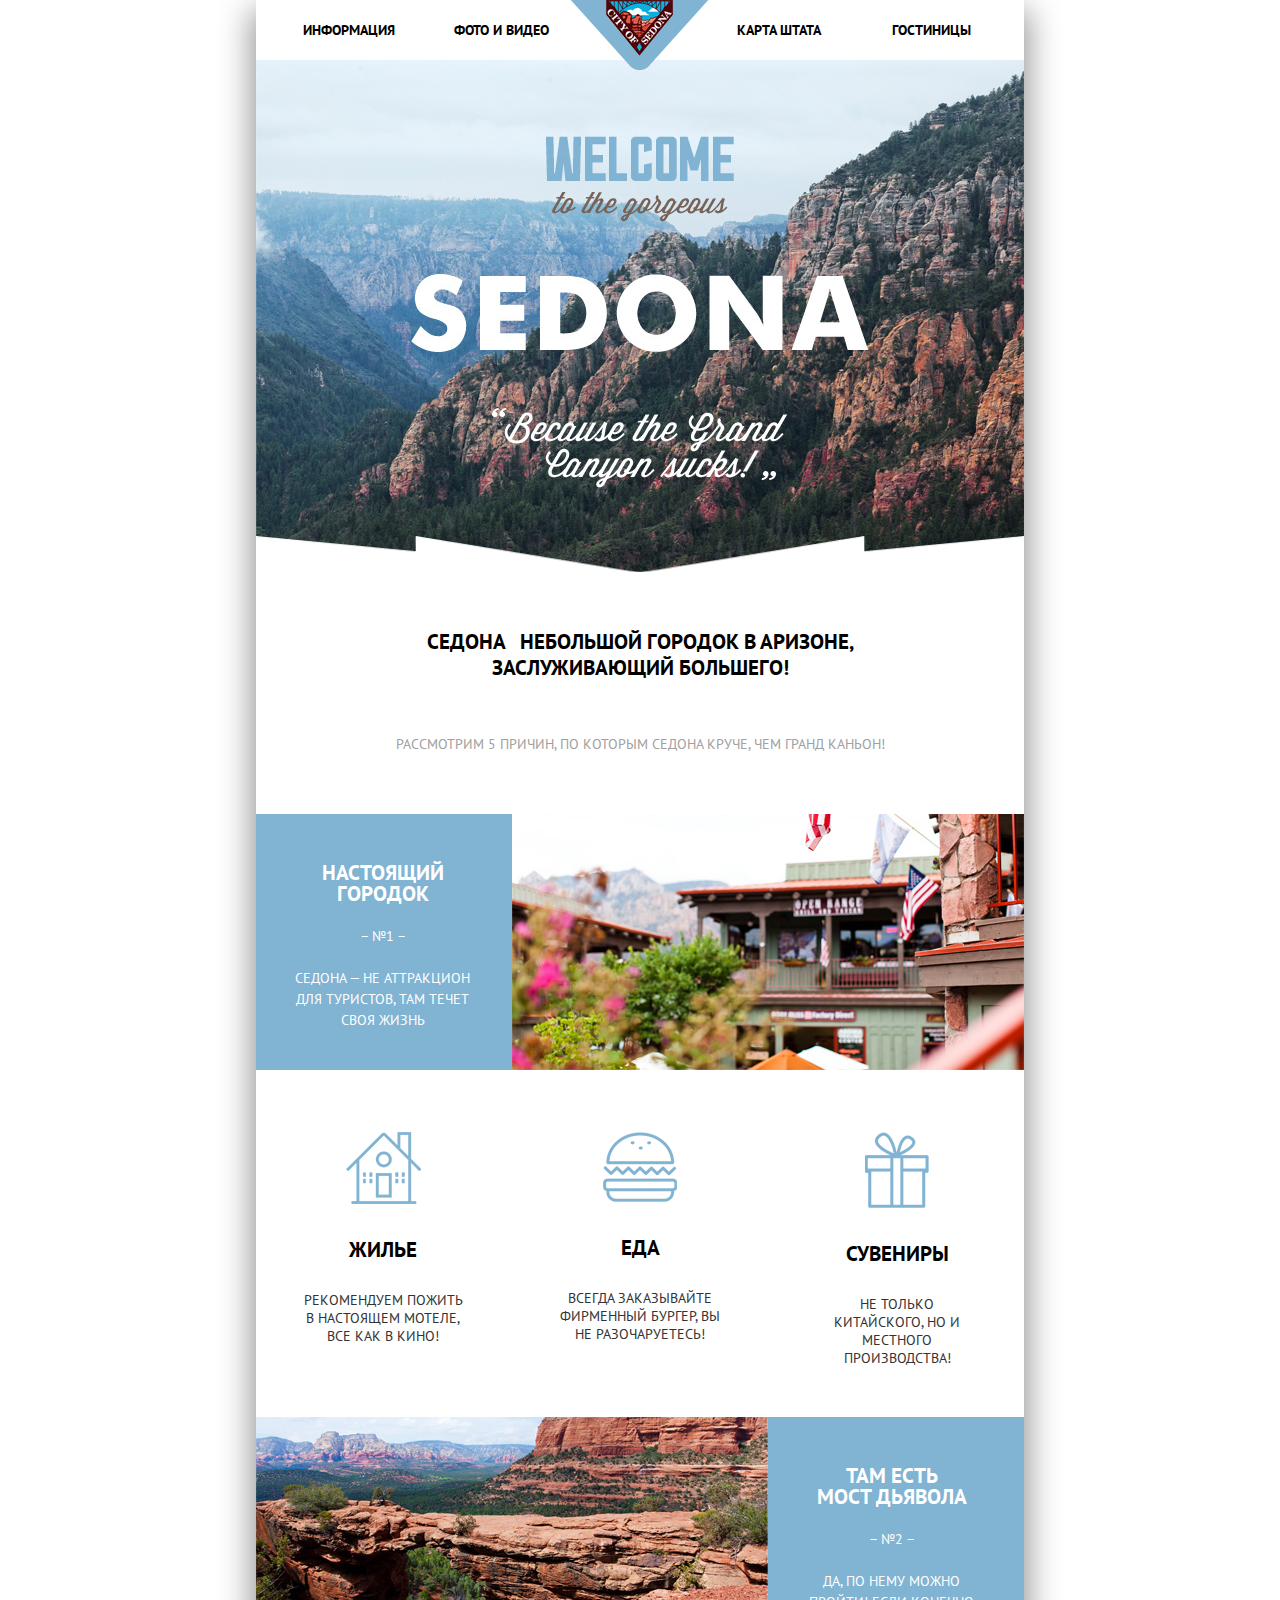
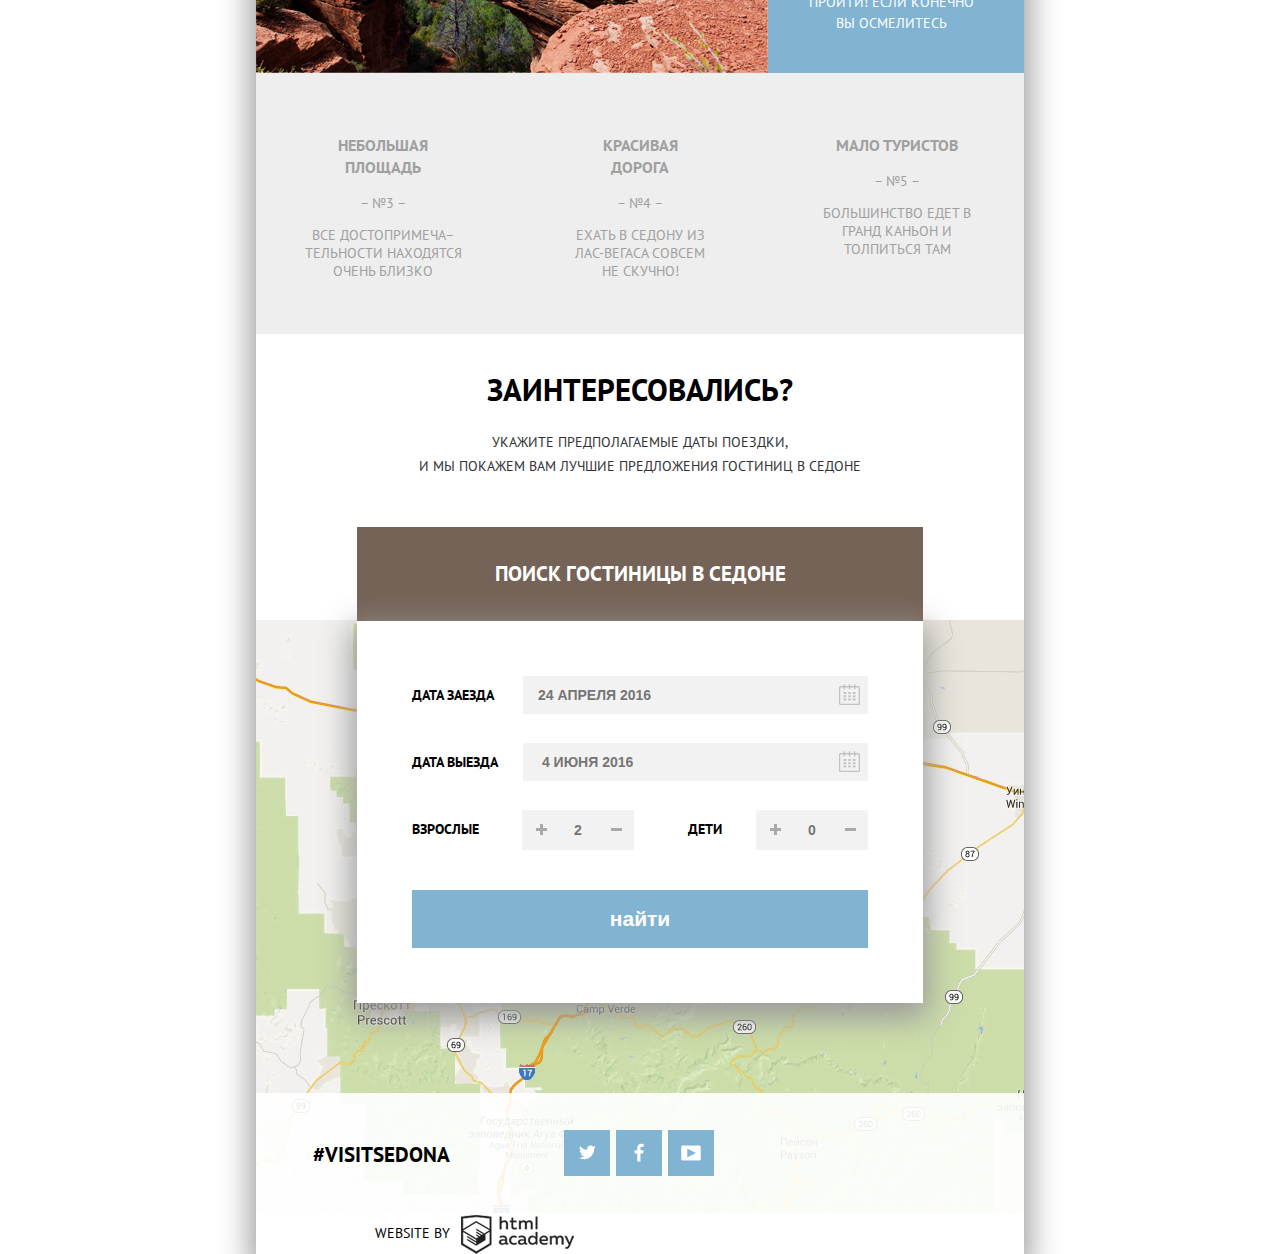
==== commit 98326c65: "#33-4" ====
--- a/index.html
+++ b/index.html
@@ -35,7 +35,7 @@
         <div class="features-photo clearfix">
           <div class="features-left-title">
             <h3>Настоящий городок</h3>
-            <p>&ndash; №1 &ndash;</p>
+            <span>&ndash; №1 &ndash;</span>
             <p>Седона &mdash; не аттракцион для туристов, там течет своя жизнь</p>
           </div>
           <div class="features-right-photo">
@@ -67,8 +67,8 @@
         <div class="features-photo clearfix">
           <div class="features-left-photo"></div>
           <div class="features-right-title">
-            <h3>Там есть мост дьявола</h3>
-            <p>&ndash; №2 &ndash;</p>
+            <h3>Там есть <br>мост дьявола</h3>
+            <span>&ndash; №2 &ndash;</span>
             <p>Да, по нему можно пройти! Если конечно<br> вы осмелитесь</p>
           </div>
         </div>
--- a/css/style.css
+++ b/css/style.css
@@ -50,15 +50,15 @@
 }
 
 .main-navigation ul {
-  margin: 0;
+  margin: 0 17px;
   padding: 0;
   list-style: none;
 }
 
 .main-navigation li {
   display: inline-block;
-  padding: 16px 0;
   vertical-align: top;
+  padding: 17px 0;
   font-size: 14px;
   font-weight: bold;
   line-height: 26px;
@@ -118,40 +118,53 @@
 }
 
 .greeting {
-  padding: 54px 50px 52px;
+  margin: 57px 45px;
+}
+
+.greeting h2 {
   font-size: 21px;
   font-weight: bold;
   line-height: 26px;
+  padding-bottom: 33px;
 }
 
 .greeting p {
   font-size: 14px;
+  font-weight: normal;
+  line-height: 26px;
 }
 
 .features-photo h3 {
+  padding: 0 0 22px 0;
   margin: 0;
   font-size: 21px;
   font-weight: bold;
   line-height: 21px;
 }
 
-.features-photo p {
-  margin: 25px 35px 25px;
+.features-photo p,
+.features-photo span {
+  padding: 0;
+  margin: 0;
   font-size: 14px;
   line-height: 21px;
 }
 
+.features-photo span {
+  display: block;
+  padding: 0 0 21px 0;
+}
+
 .features-left-title {
   float: left;
   width: 256px;
-  margin-top: 0;
   min-height: 256px;
+  box-sizing: border-box;
+  margin: 0;
+  padding: 48px 41px 39px 38px;
+  text-align: center;
   color: #ffffff;
   background-color: #81b3d2;
-}
-
-.features-left-title h3 {
-  margin: 50px 55px 26px 50px;
 }
 
 .features-right-photo {
@@ -169,16 +182,15 @@
 }
 
 .features-right-title {
-  float: right;
+  float: left;
   width: 256px;
   min-height: 256px;
-  margin-top: 0;
+  box-sizing: border-box;
+  margin: 0;
+  padding: 48px 47px 39px 38px;
+  text-align: center;
   color: #ffffff;
   background-color: #81b3d2;
-}
-
-.features-right-title h3 {
-  margin: 50px 50px 26px 55px;
 }
 
 .features-icon {
@@ -208,22 +220,22 @@
 .features-item-slogan {
   display: inline-block;
   vertical-align: top;
-  margin: 0;
-  padding: 44px 0 40px;
+  box-sizing: border-box;
+  margin: 0;
+  padding: 44px 45px 40px 45px;
   width: 253px;
 }
 
 .features-item-slogan h3 {
-  padding: 0 70px;
+  padding: 0 20px;
 }
 
 .features-item-slogan p {
-  padding: 0 40px;
   word-wrap: break-word;
 }
 
 .features-item-slogan:nth-child(2) p {
-  padding: 0 60px;
+  padding: 0 10px;
 }
 
 .features-booking {
@@ -248,7 +260,7 @@
 .booking-block {
   display: block;
   position: absolute;
-  bottom: 200px;
+  bottom: 210px;
   width: 566px;
   left: 50%;
   margin-left: -283px;
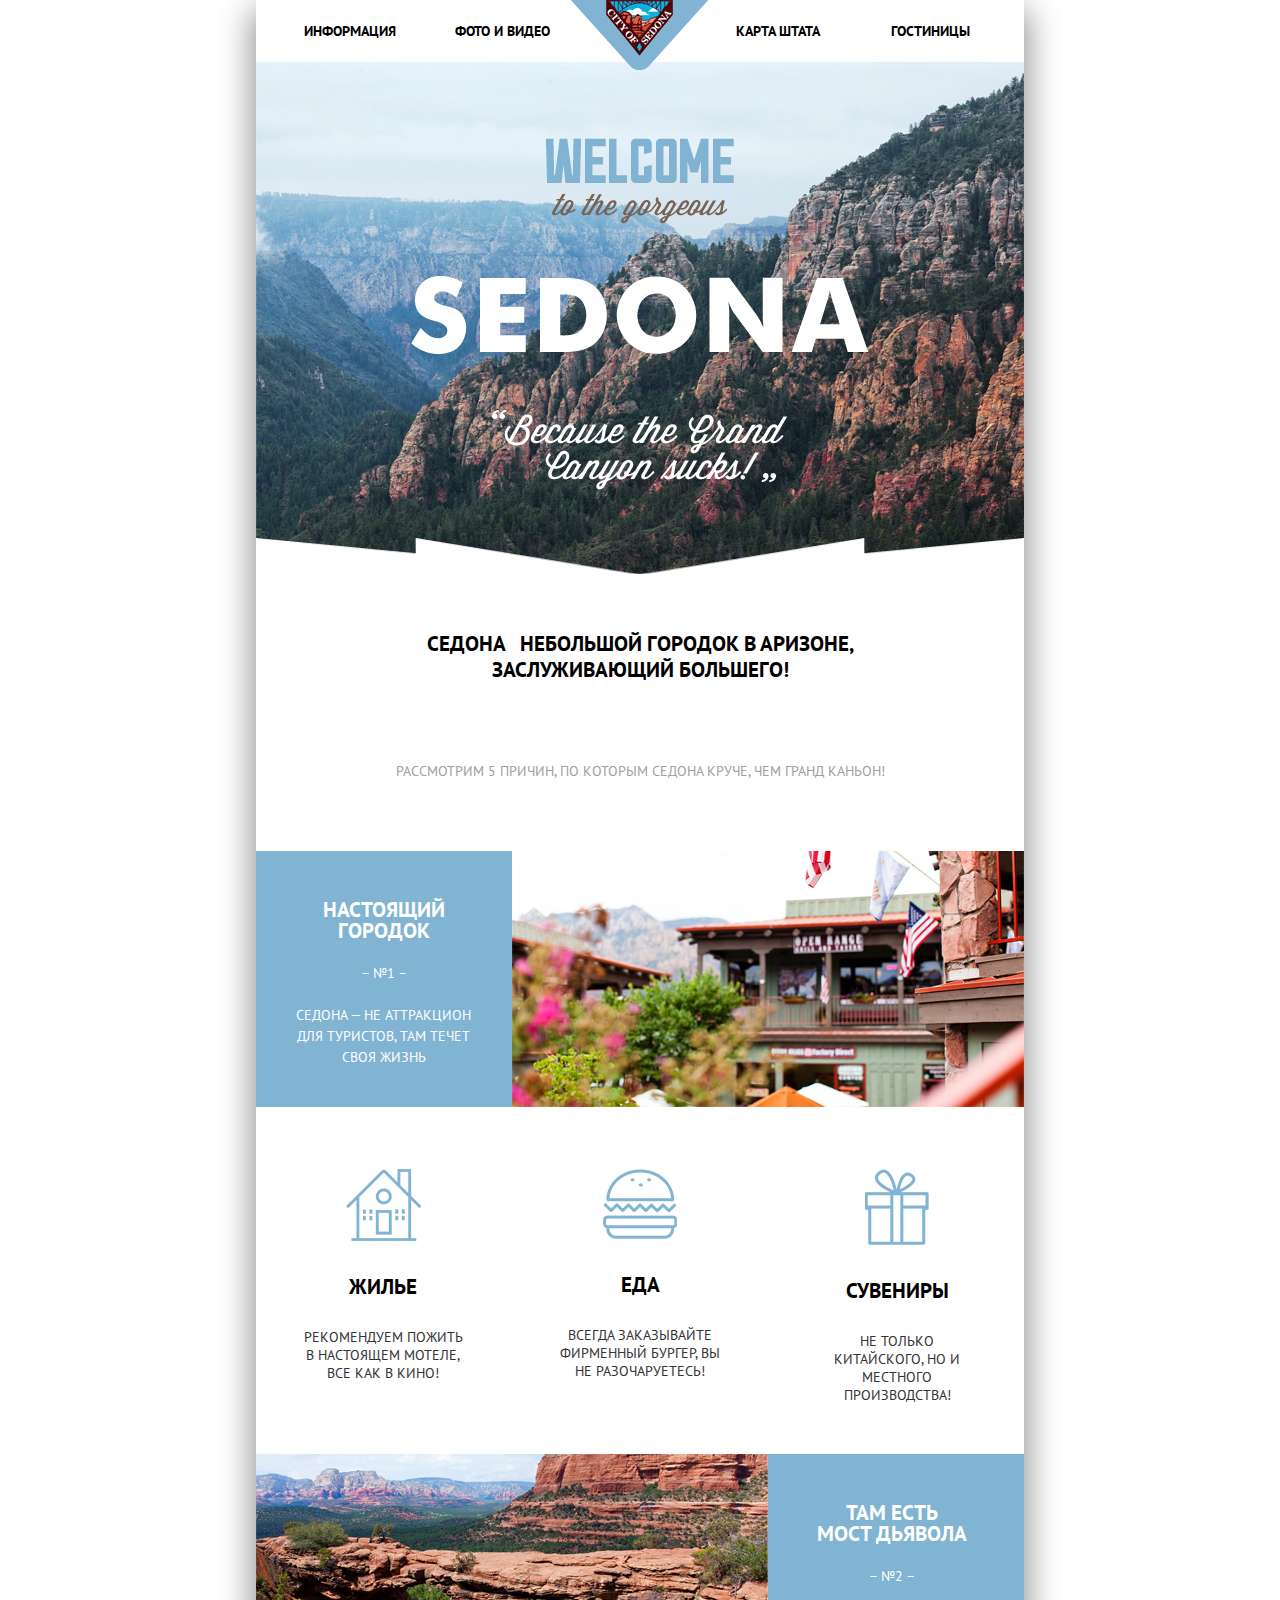
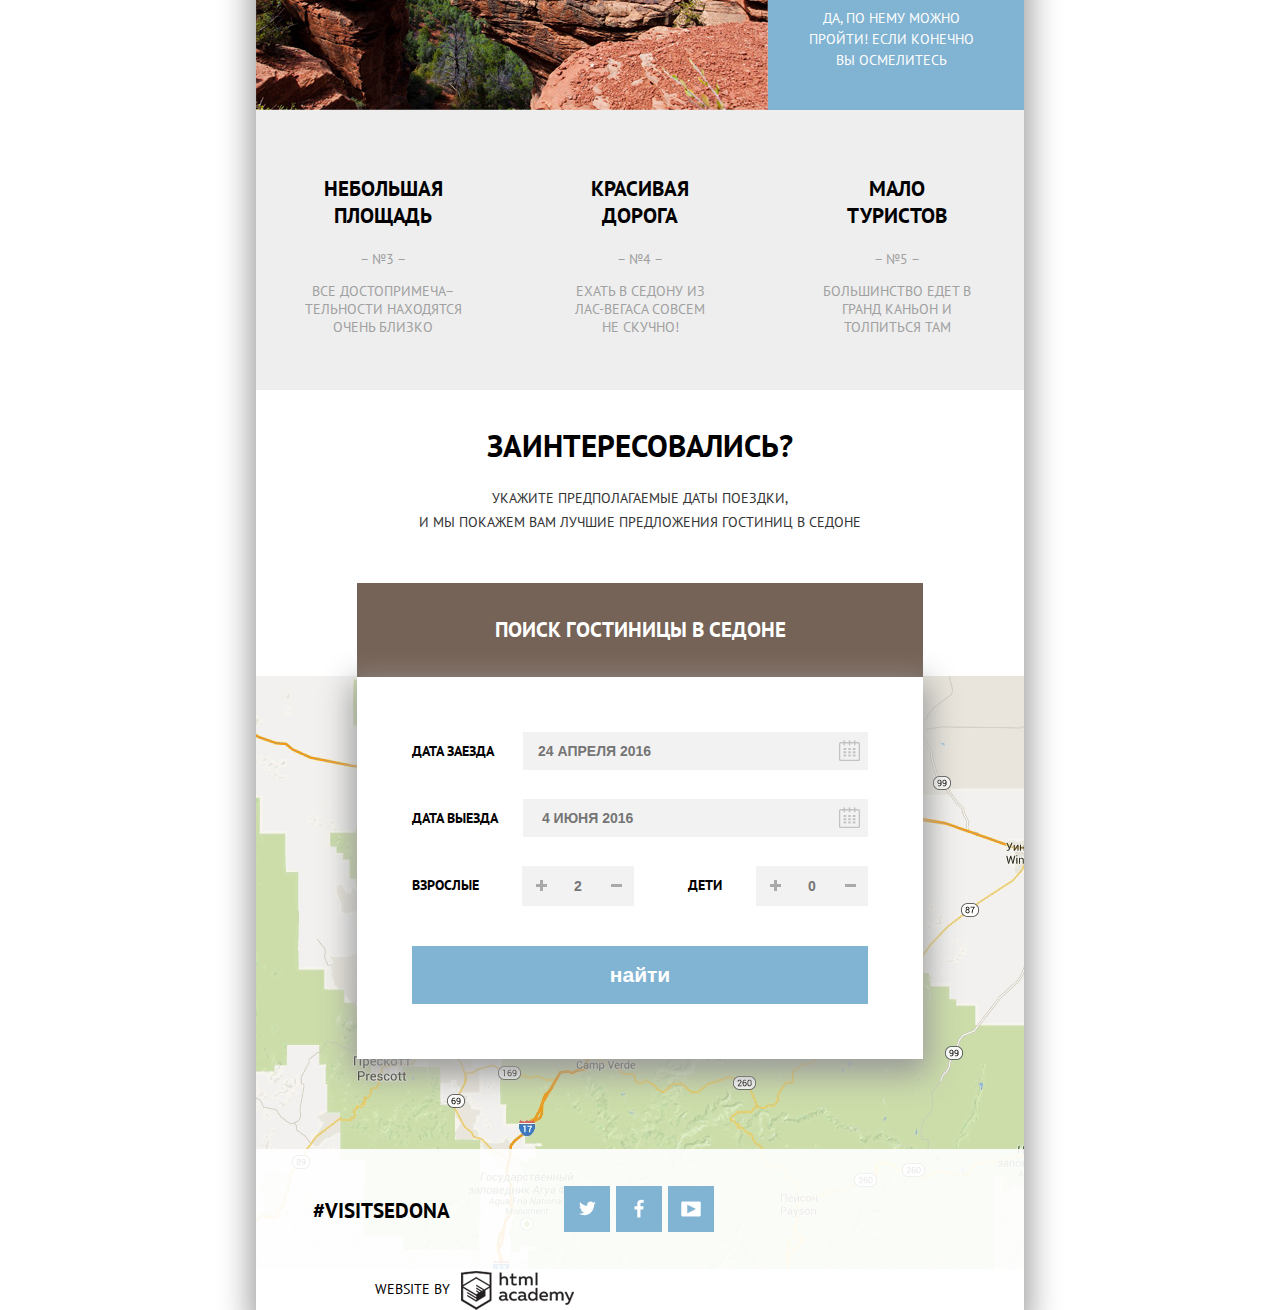
==== commit 1d11adc5: "#33-6" ====
--- a/index.html
+++ b/index.html
@@ -123,7 +123,7 @@
                 <span class="plus">+</span>
               </div>
             </div>
-            <input type="submit" class="booking-btn" name="find" &nbsp value="найти">
+            <input type="submit" class="booking-btn" name="find" value="найти">
           </form>
           </div>
           <div class="features-map"></div>
--- a/css/style.css
+++ b/css/style.css
@@ -21,7 +21,6 @@
   line-height: normal;
   color: #000000;
   font-weight: normal;
-  font-family: PT Sans;
 }
 
 h2 {
@@ -29,7 +28,6 @@
   line-height: normal;
   color: #000000;
   font-weight: normal;
-  font-family: PT Sans;
 }
 
 .centering {
@@ -50,7 +48,7 @@
 }
 
 .main-navigation ul {
-  margin: 0 17px;
+  margin: 0 18px;
   padding: 0;
   list-style: none;
 }
@@ -58,7 +56,7 @@
 .main-navigation li {
   display: inline-block;
   vertical-align: top;
-  padding: 17px 0;
+  padding: 18px 0;
   font-size: 14px;
   font-weight: bold;
   line-height: 26px;
@@ -132,6 +130,7 @@
   font-size: 14px;
   font-weight: normal;
   line-height: 26px;
+  padding: 25px 0 10px 0;
 }
 
 .features-photo h3 {
@@ -161,7 +160,7 @@
   min-height: 256px;
   box-sizing: border-box;
   margin: 0;
-  padding: 48px 41px 39px 38px;
+  padding: 48px 39px 39px 38px;
   text-align: center;
   color: #ffffff;
   background-color: #81b3d2;
@@ -228,6 +227,8 @@
 
 .features-item-slogan h3 {
   padding: 0 20px;
+  font-size: 21px;
+  color: #000000;
 }
 
 .features-item-slogan p {
@@ -437,7 +438,6 @@
   clear: both;
   width: 100%;
   margin-top: 32px;
-  padding: 0;
   height: 58px;
   font-size: 21px;
   color: #ffffff;
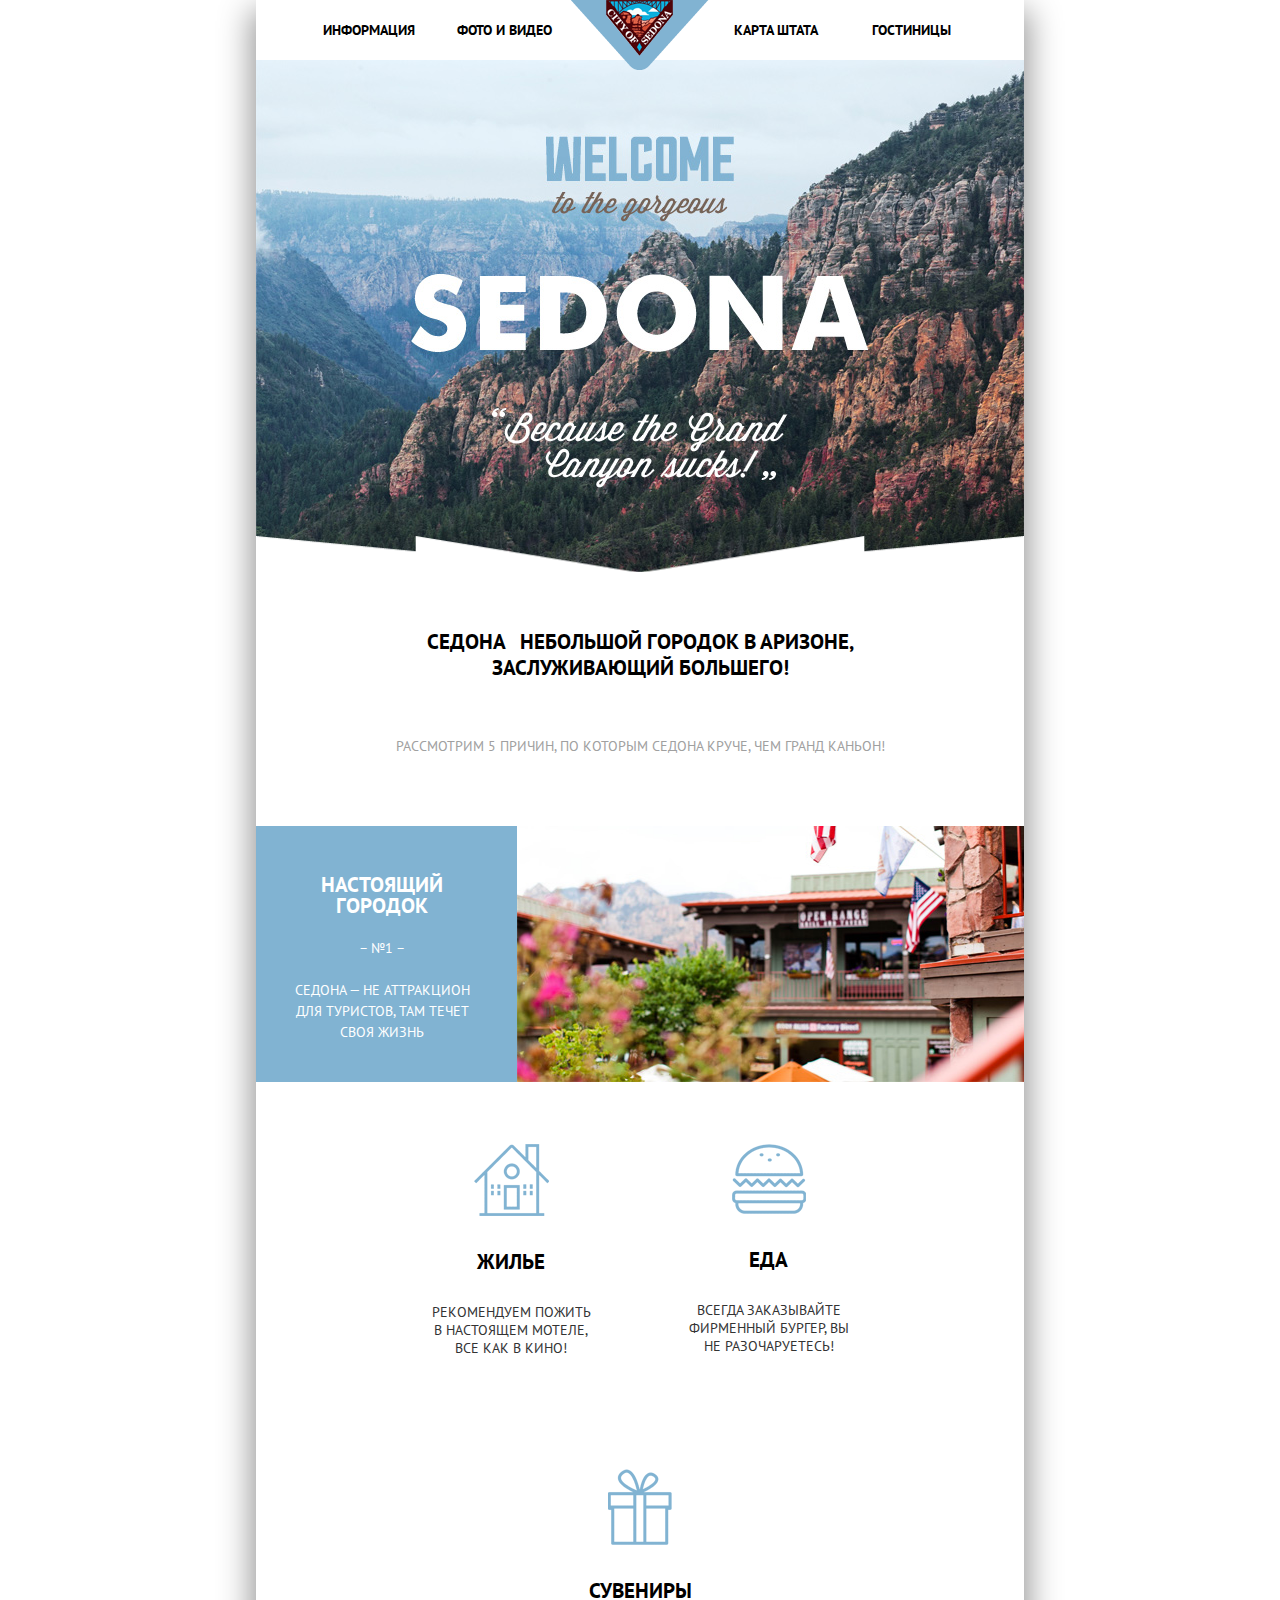
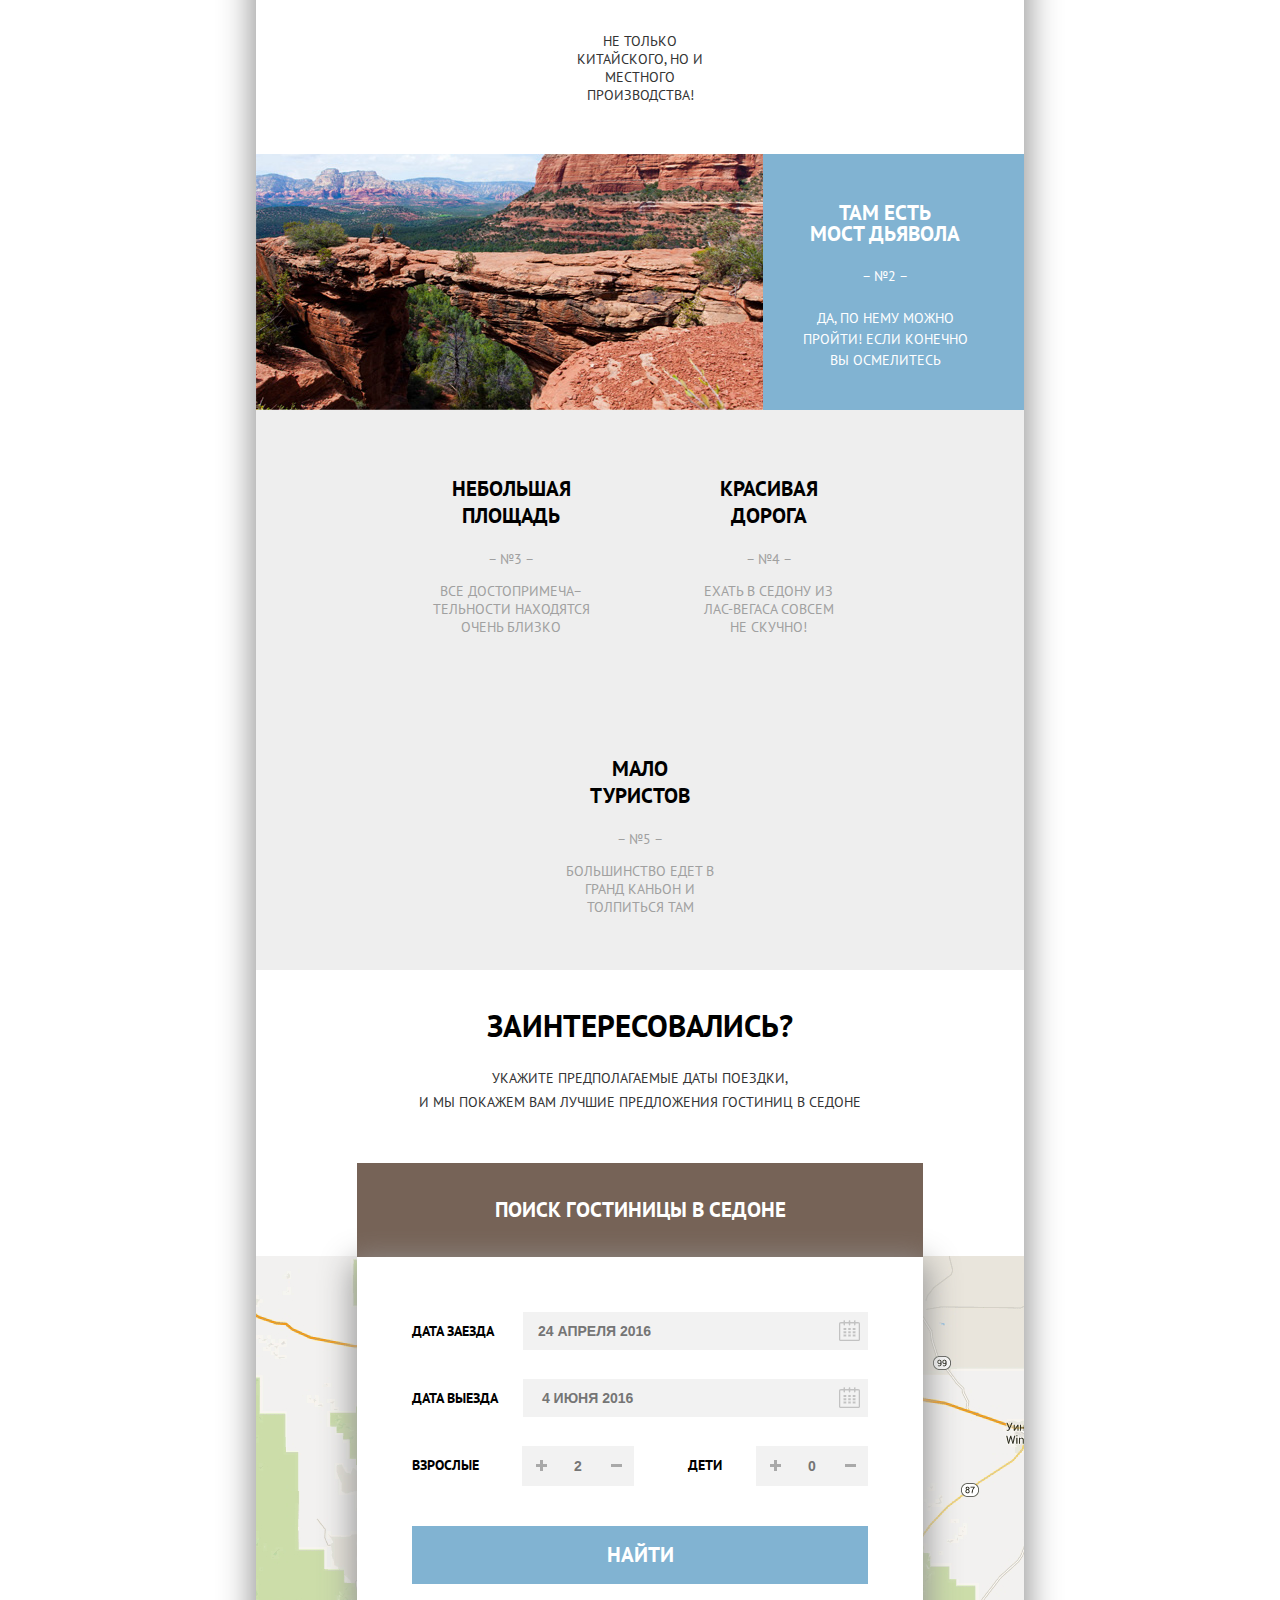
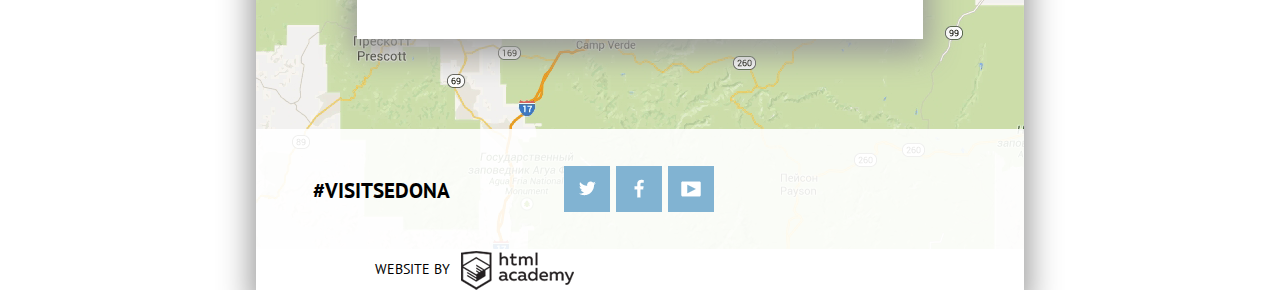
==== commit 2f64bd83: "final_4" ====
--- a/index.html
+++ b/index.html
@@ -7,32 +7,32 @@
     <link href="css/style.css" rel="stylesheet">
     <link href="https://fonts.googleapis.com/css?family=PT+Sans:400,700&amp;subset=cyrillic" rel="stylesheet">
   </head>
-    <body>
-      <div class="centering">
-        <header class="main-header">
-          <nav class="main-navigation">
-            <ul class="clearfix">
-              <li class="main-navigation_left"><a href="#">Информация</a></li>
-              <li class="main-navigation_left"><a href="#">Фото и видео</a></li>
-              <li class="main-navigation_right"><a href="hotels.html">Гостиницы</a></li>
-              <li class="main-navigation_right"><a href="#">Карта штата</a></li>
-            </ul>
-            <div class="header-logo">
-             <a href="index.html"><img src="img/logo.png" alt="Sity of Sedona" width="138" height="70"></a>
-            </div>
-          </nav>
-        </header>
+  <body>
+    <div class="centering">
+      <header class="main-header">
+        <nav class="main-navigation">
+          <ul class="clearfix">
+            <li class="main-navigation_left"><a href="#">Информация</a></li>
+            <li class="main-navigation_left"><a href="#">Фото и видео</a></li>
+            <li class="main-navigation_right"><a href="hotels.html">Гостиницы</a></li>
+            <li class="main-navigation_right"><a href="#">Карта штата</a></li>
+          </ul>
+          <div class="header-logo">
+           <a href="index.html"><img src="img/logo.png" alt="Sity of Sedona" width="138" height="70"></a>
+          </div>
+        </nav>
+      </header>
       <main>
         <section class="index-background">
           <p>Welcome to the Georgeous</p>
           <h1>Sedona</h1>
           <p>Because the Grand Canyon sucks</p>
         </section>
-        <div class="greeting ">
+        <section class="greeting ">
           <h2 class="index-appeal">Седона &nbsp; небольшой городок в аризоне,<br> заслуживающий большего!</h2>
           <p>Рассмотрим 5 причин, по которым седона круче, чем гранд каньон!</p>
-        </div>
-        <div class="features-photo clearfix">
+        </section>
+        <section class="features-photo clearfix">
           <div class="features-left-title">
             <h3>Настоящий городок</h3>
             <span>&ndash; №1 &ndash;</span>
@@ -40,8 +40,8 @@
           </div>
           <div class="features-right-photo">
           </div>
-        </div>
-        <div class="features-icons clearfix">
+        </section>
+        <section class="features-icons clearfix">
           <div class="features-icon">
             <div class="icons">
               <img src="img/icon-home.png" alt="Жилье" width="75" height="72">
@@ -63,16 +63,16 @@
             <h4>Сувениры</h4>
             <p>Не только китайского, но и местного производства!</p>
           </div>
-        </div>
-        <div class="features-photo clearfix">
+        </section>
+        <section class="features-photo clearfix">
           <div class="features-left-photo"></div>
           <div class="features-right-title">
             <h3>Там есть <br>мост дьявола</h3>
             <span>&ndash; №2 &ndash;</span>
             <p>Да, по нему можно пройти! Если конечно<br> вы осмелитесь</p>
           </div>
-        </div>
-        <div class="features-slogans clearfix">
+        </section>
+        <section class="features-slogans clearfix">
           <div class="features-item-slogan">
             <h3>Небольшая площадь</h3>
             <p>&ndash; №3 &ndash;</p>
@@ -88,18 +88,18 @@
             <p>&ndash; №5 &ndash;</p>
             <p>Большинство едет в Гранд Каньон и толпиться там</p>
           </div>
-        </div>
+        </section>
         <section class="features-booking clearfix">
           <h3>Заинтересовались?</h3>
           <p>Укажите предполагаемые даты поездки,<br> и мы покажем вам лучшие предложения гостиниц в Седоне</p>
           <div class="booking-block">
-          <div class="booking-title">
+            <div class="booking-title">
             <h4>Поиск гостиницы в седоне</h4>
           </div>
           <form class="booking-form" action="index.html" method="post">
             <div class="booking-date">
               <label for="date-in">Дата заезда</label>
-              <input  type="text" name="date-in" placeholder="24 апреля 2016">
+              <input id="date-in" type="text" name="date-in" placeholder="24 апреля 2016">
               <span class="calendar"></span>
             </div>
             <div class="booking-date">
--- a/css/style.css
+++ b/css/style.css
@@ -2,7 +2,7 @@
 
 html,
 body {
-  min-width: 768px;
+  min-width: 100%;
   margin: 0;
   padding: 0;
 }
@@ -48,7 +48,7 @@
 }
 
 .main-navigation ul {
-  margin: 0 18px;
+  margin: 0 45px;
   padding: 0;
   list-style: none;
 }
@@ -56,7 +56,8 @@
 .main-navigation li {
   display: inline-block;
   vertical-align: top;
-  padding: 18px 0;
+  margin: 0;
+  padding: 17px 0;
   font-size: 14px;
   font-weight: bold;
   line-height: 26px;
@@ -89,12 +90,12 @@
 
 .main-navigation_left {
   float: left;
-  width: 152px;
+  width: 20%;
 }
 
 .main-navigation_right {
   float: right;
-  width: 152px;
+  width: 20%;
 }
 
 .header-logo {
@@ -106,7 +107,7 @@
 .index-background {
   background: url("../img/white-split.png") no-repeat 0 100.3%, url("../img/index-main.jpg") no-repeat 0 100%;
   background-color: #8aa4c5;
-  width: 768px;
+  width: 100%;
   height: 512px;
   font-size: 0;
 }
@@ -123,14 +124,18 @@
   font-size: 21px;
   font-weight: bold;
   line-height: 26px;
-  padding-bottom: 33px;
+  padding-bottom: 35px;
 }
 
 .greeting p {
   font-size: 14px;
   font-weight: normal;
   line-height: 26px;
-  padding: 25px 0 10px 0;
+  padding: 0 0 10px 0;
+}
+
+.features-photo {
+  background-color: #81b3d2;
 }
 
 .features-photo h3 {
@@ -156,7 +161,7 @@
 
 .features-left-title {
   float: left;
-  width: 256px;
+  width: 33%;
   min-height: 256px;
   box-sizing: border-box;
   margin: 0;
@@ -168,21 +173,21 @@
 
 .features-right-photo {
   float: right;
-  background: #8aa4c5 url("../img/index-1.jpg") no-repeat;
-  width: 512px;
+  background: #81b3d2 url("../img/index-1.jpg") no-repeat;
+  width: 66%;
   min-height: 256px;
 }
 
 .features-left-photo {
   float: left;
-  background: #8aa4c5 url("../img/index-2.jpg") no-repeat;
-  width: 512px;
+  background: #81b3d2 url("../img/index-2.jpg") no-repeat;
+  width: 66%;
   min-height: 256px;
 }
 
 .features-right-title {
   float: left;
-  width: 256px;
+  width: 33%;
   min-height: 256px;
   box-sizing: border-box;
   margin: 0;
@@ -195,7 +200,7 @@
 .features-icon {
   display: inline-block;
   vertical-align: top;
-  width: 253px;
+  width: 33%;
   margin: 0;
   padding: 62px 0 50px;
 }
@@ -222,7 +227,7 @@
   box-sizing: border-box;
   margin: 0;
   padding: 44px 45px 40px 45px;
-  width: 253px;
+  width: 33%;
 }
 
 .features-item-slogan h3 {
@@ -288,6 +293,7 @@
   font-weight: bold;
   line-height: 26px;
   text-align: left;
+  outline: none;
   color: #000000;
   background-color: #ffffff;
   box-shadow: 0 10px 30px 5px #999999;
@@ -439,7 +445,9 @@
   width: 100%;
   margin-top: 32px;
   height: 58px;
+  font-family: "PT Sans", sans-serif;
   font-size: 21px;
+  text-transform: uppercase;
   color: #ffffff;
   border: none;
   background-color: #81b3d2;
@@ -463,8 +471,8 @@
 
 .features-map {
   display: block;
+  width: 100%;
   height: 593px;
-  width: 100%;
   margin: auto;
   background: #cbdda9 url("../img/map.png") no-repeat;
 }
@@ -579,17 +587,17 @@
 /* hotels.html */
 
 .booking-options {
-  width: auto;
+  box-sizing: border-box;
+  width: 100%;
   min-height: 215px;
-  padding: 0 45px;
+  padding: 0 6%;
   background: url("../img/hotels-background.jpg") no-repeat left 30%;
   color: #ffffff;
 }
 
 .booking-options-comfort {
   float: left;
-  width: 210px;
-  margin-right: 30px;
+  width: 33%;
   text-align: left;
 }
 
@@ -648,13 +656,13 @@
 
 .booking-options-type {
   float: left;
-  width: 210px;
+  width: 33%;
   text-align: left;
 }
 
 .booking-options-price {
   float: right;
-  width: 210px;
+  width: 33%;
   color: #ffffff;
   text-transform: uppercase;
 }
@@ -711,6 +719,7 @@
   font: inherit;
   background: none;
   border: none;
+  outline: none;
 }
 
 .range-controls {
@@ -773,8 +782,9 @@
 }
 
 .filter-container {
-  width: auto;
-  padding: 30px 45px;
+  box-sizing: border-box;
+  width: 100%;
+  padding: 30px 6%;
   text-align: left;
   border-bottom: 1px solid #e5e5e5;
 }
@@ -904,9 +914,9 @@
   display: inline-block;
   vertical-align: top;
   box-sizing: border-box;
-  width: 768px;
-  margin: 0;
-  padding: 30px 45px;
+  width: 100%;
+  margin: 0;
+  padding: 30px 6%;
   border-bottom: 1px solid #e5e5e5;
 }
 
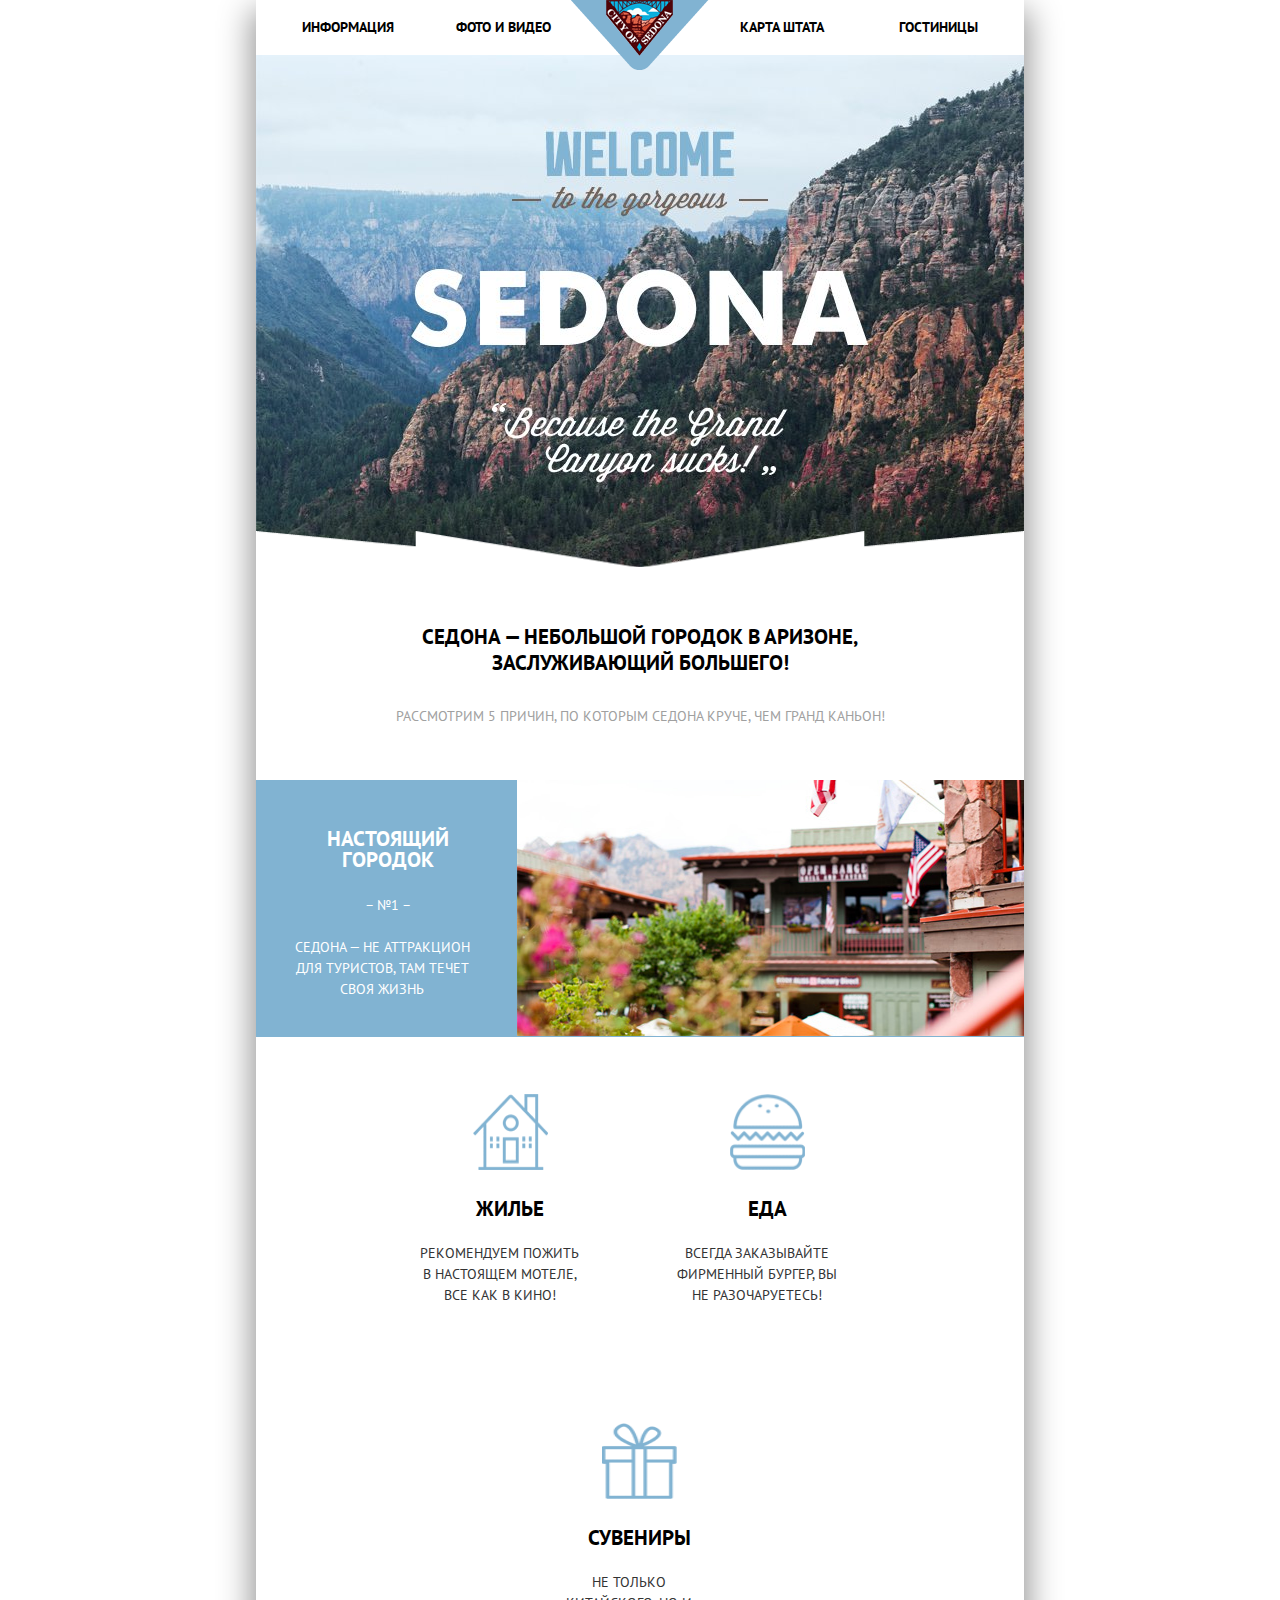
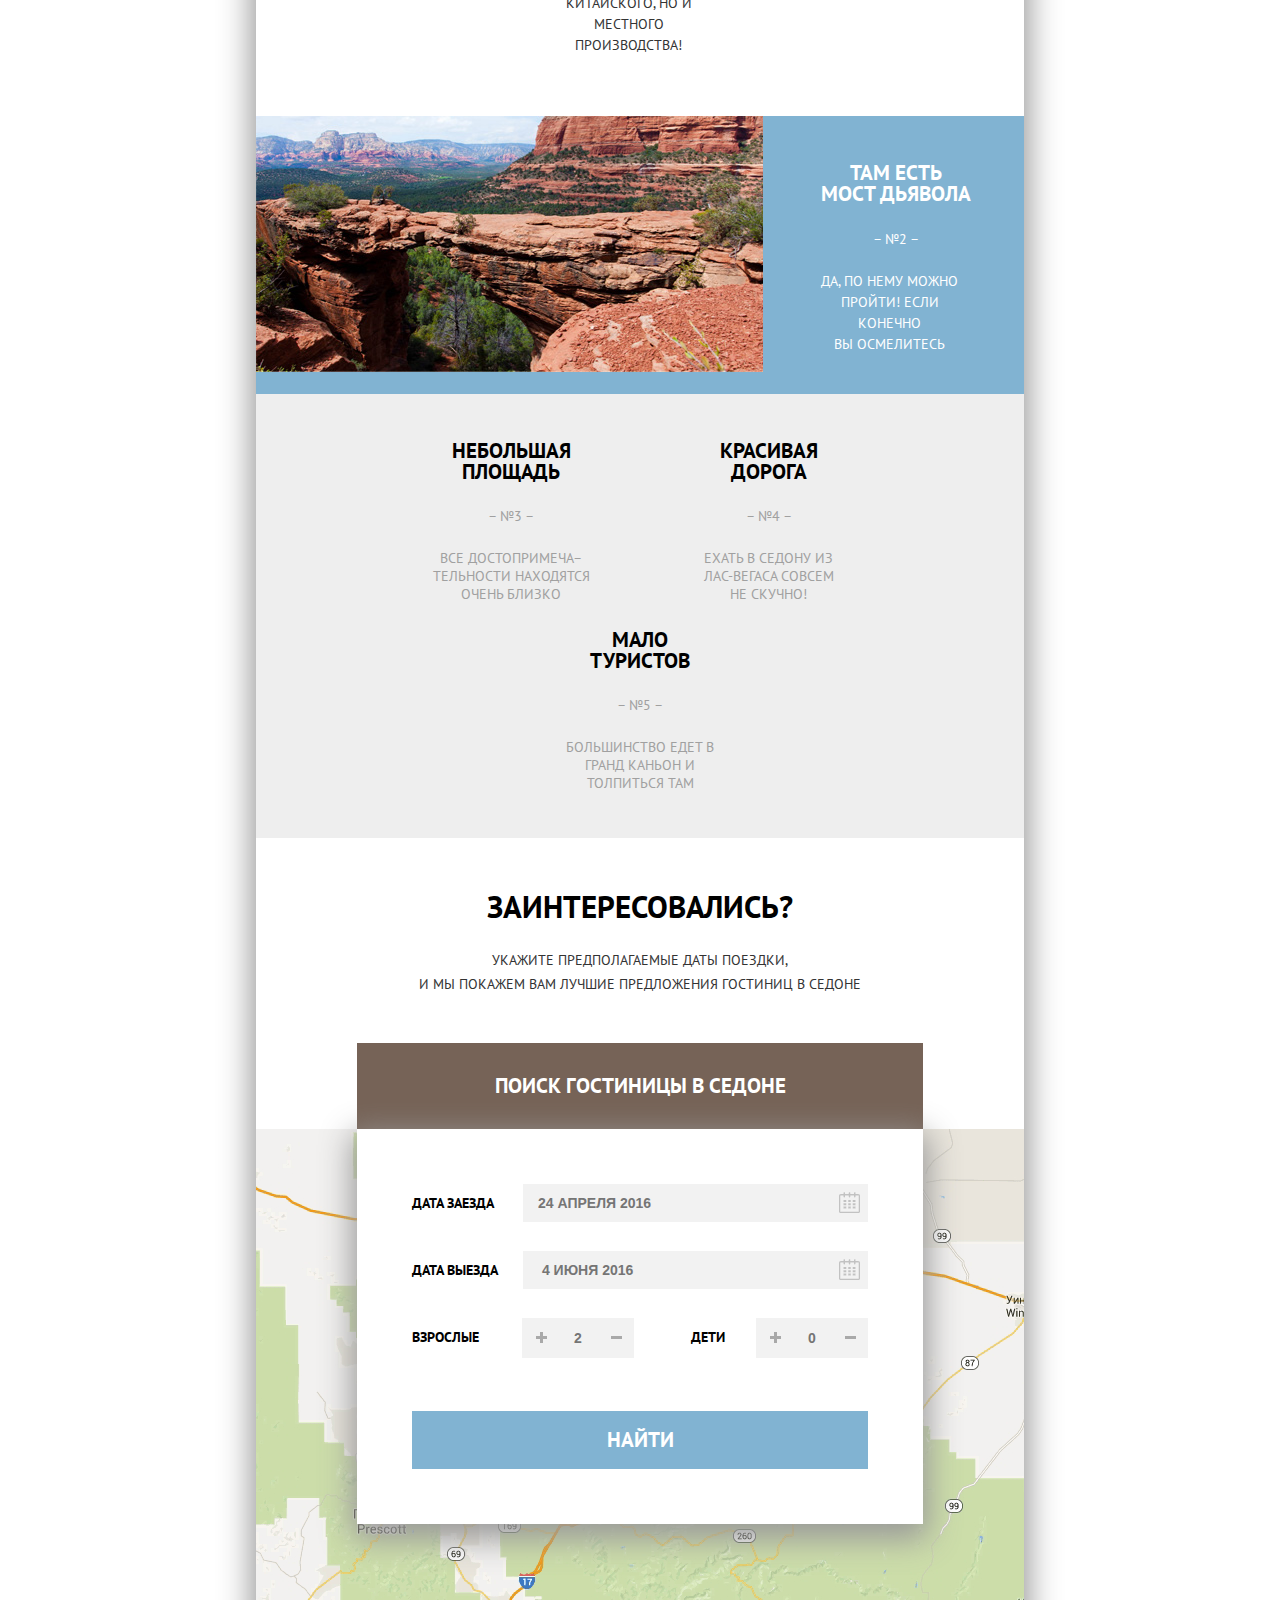
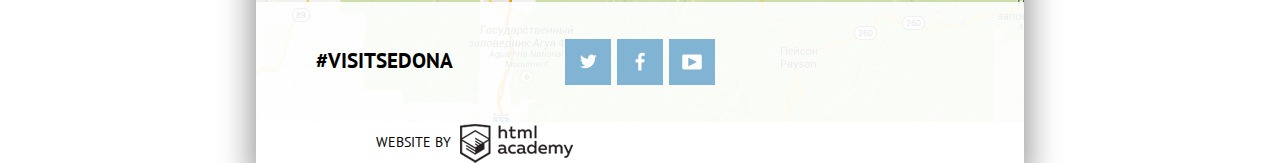
==== commit edd0fd74: "final_6" ====
--- a/index.html
+++ b/index.html
@@ -28,8 +28,8 @@
           <h1>Sedona</h1>
           <p>Because the Grand Canyon sucks</p>
         </section>
-        <section class="greeting ">
-          <h2 class="index-appeal">Седона &nbsp; небольшой городок в аризоне,<br> заслуживающий большего!</h2>
+        <section class="greeting">
+          <h2 class="index-appeal">Седона &mdash; небольшой городок в аризоне,<br> заслуживающий большего!</h2>
           <p>Рассмотрим 5 причин, по которым седона круче, чем гранд каньон!</p>
         </section>
         <section class="features-photo clearfix">
@@ -44,21 +44,21 @@
         <section class="features-icons clearfix">
           <div class="features-icon">
             <div class="icons">
-              <img src="img/icon-home.png" alt="Жилье" width="75" height="72">
+              <img src="img/icon-home.png" alt="Жилье" width="75" height="76">
             </div>
             <h4>Жилье</h4>
             <p>Рекомендуем пожить в настоящем мотеле, все как в кино!</p>
           </div>
           <div class="features-icon">
             <div class="icons">
-              <img src="img/icon-food.png" alt="Еда" width="74" height="70">
+              <img src="img/icon-food.png" alt="Еда" width="75" height="76">
             </div>
             <h4>Еда</h4>
             <p>Всегда заказывайте фирменный бургер, вы не разочаруетесь!</p>
           </div>
           <div class="features-icon">
             <div class="icons">
-              <img src="img/icon-gift.png" alt="Сувениры" width="64" height="76">
+              <img src="img/icon-gift.png" alt="Сувениры" width="75" height="76">
             </div>
             <h4>Сувениры</h4>
             <p>Не только китайского, но и местного производства!</p>
--- a/css/style.css
+++ b/css/style.css
@@ -48,16 +48,17 @@
 }
 
 .main-navigation ul {
-  margin: 0 45px;
+  margin: 0 6%;
   padding: 0;
   list-style: none;
 }
 
 .main-navigation li {
+  width: 154px;
   display: inline-block;
   vertical-align: top;
   margin: 0;
-  padding: 17px 0;
+  padding: 14px 0 15px 0;
   font-size: 14px;
   font-weight: bold;
   line-height: 26px;
@@ -90,12 +91,12 @@
 
 .main-navigation_left {
   float: left;
-  width: 20%;
+  text-align: left;
 }
 
 .main-navigation_right {
   float: right;
-  width: 20%;
+  text-align: right;
 }
 
 .header-logo {
@@ -117,14 +118,14 @@
 }
 
 .greeting {
-  margin: 57px 45px;
+  margin: 57px 45px 41px 45px;
 }
 
 .greeting h2 {
   font-size: 21px;
   font-weight: bold;
   line-height: 26px;
-  padding-bottom: 35px;
+  padding-bottom: 10px;
 }
 
 .greeting p {
@@ -139,7 +140,7 @@
 }
 
 .features-photo h3 {
-  padding: 0 0 22px 0;
+  padding: 0 0 25px 12px;
   margin: 0;
   font-size: 21px;
   font-weight: bold;
@@ -156,7 +157,7 @@
 
 .features-photo span {
   display: block;
-  padding: 0 0 21px 0;
+  padding: 0 0 21px 12px;
 }
 
 .features-left-title {
@@ -165,7 +166,7 @@
   min-height: 256px;
   box-sizing: border-box;
   margin: 0;
-  padding: 48px 39px 39px 38px;
+  padding: 48px 39px 37px 38px;
   text-align: center;
   color: #ffffff;
   background-color: #81b3d2;
@@ -191,21 +192,28 @@
   min-height: 256px;
   box-sizing: border-box;
   margin: 0;
-  padding: 48px 47px 39px 38px;
+  padding: 46px 45px 39px 45px;
   text-align: center;
   color: #ffffff;
   background-color: #81b3d2;
 }
 
 .features-icon {
+  box-sizing: border-box;
   display: inline-block;
   vertical-align: top;
   width: 33%;
   margin: 0;
-  padding: 62px 0 50px;
-}
-
+  padding: 57px 55px 46px 32px;
+}
+
+.features-icon .icons,
 .features-icon h4 {
+  padding-left: 21px;
+}
+
+.features-icon h4 {
+  margin: 21px 0;
   font-size: 21px;
   font-weight: bold;
   color: #000000;
@@ -213,30 +221,35 @@
 
 .features-icon p {
   font-size: 14px;
-  margin: 0 45px;
+  line-height: 21px;
   color: #333333;
 }
 
 .features-slogans {
+  padding: 44px 0 22px 0;
   background-color: #eeeeee;
 }
 
 .features-item-slogan {
   display: inline-block;
   vertical-align: top;
-  box-sizing: border-box;
-  margin: 0;
-  padding: 44px 45px 40px 45px;
   width: 33%;
+  box-sizing: border-box;
+  margin: 0;
+  padding: 0 45px;
 }
 
 .features-item-slogan h3 {
+  margin: 2px 0 25px 0;
   padding: 0 20px;
   font-size: 21px;
+  line-height: 21px;
   color: #000000;
 }
 
 .features-item-slogan p {
+  margin-bottom: 24px;
+  padding: 0;
   word-wrap: break-word;
 }
 
@@ -252,11 +265,12 @@
   font-size: 31px;
   line-height: 24px;
   color: #000000;
-  padding: 44px 0 14px;
+  padding: 57px 0 14px;
   margin: 0;
 }
 
 .features-booking p {
+  margin: 15px 0 5px 0;
   padding: 0 120px 128px;
   font-size: 14px;
   line-height: 24px;
@@ -266,7 +280,7 @@
 .booking-block {
   display: block;
   position: absolute;
-  bottom: 210px;
+  top: 205px;
   width: 566px;
   left: 50%;
   margin-left: -283px;
@@ -283,7 +297,7 @@
 }
 
 .booking-title h4 {
-  padding: 35px;
+  padding: 31px;
   margin: 0;
 }
 
@@ -317,7 +331,7 @@
 
 .booking-people.children label {
   box-sizing: border-box;
-  padding-left: 50px;
+  padding-left: 53px;
 }
 
 .booking-date input {
@@ -443,7 +457,7 @@
 .booking-form .booking-btn {
   clear: both;
   width: 100%;
-  margin-top: 32px;
+  margin-top: 45px;
   height: 58px;
   font-family: "PT Sans", sans-serif;
   font-size: 21px;
@@ -499,7 +513,7 @@
 }
 
 .footer-title {
-  margin: 40px 110px auto 12px;
+  margin: 35px 108px auto 15px;
   font-size: 21px;
   font-weight: bold;
   line-height: 24px;
@@ -558,7 +572,7 @@
 }
 
 .footer-copyright {
-  margin: 39px 0 auto 74px;
+  margin: 39px 0 auto 75px;
 }
 
 .footer-copyright span {
@@ -566,7 +580,7 @@
   font-weight: normal;
   line-height: 26px;
   color: #000000;
-  padding-right: 7px;
+  padding-right: 5px;
 }
 
 .footer-btn {
@@ -590,15 +604,21 @@
   box-sizing: border-box;
   width: 100%;
   min-height: 215px;
-  padding: 0 6%;
+  padding: 0 6% 4px 6%;
   background: url("../img/hotels-background.jpg") no-repeat left 30%;
   color: #ffffff;
 }
 
 .booking-options-comfort {
   float: left;
-  width: 33%;
+  width: 210px;
+  box-sizing: border-box;
+  padding: 7px 0 0 0;
   text-align: left;
+}
+
+.booking-options-title h4 {
+  margin-bottom: 27px;
 }
 
 .comfort-checkbox input[type="checkbox"],
@@ -610,7 +630,7 @@
 .type-checkbox {
   display: block;
   position: relative;
-  padding: 0 0 28px 38px;
+  padding: 0 0 28px 40px;
   cursor: pointer;
 }
 
@@ -656,14 +676,18 @@
 
 .booking-options-type {
   float: left;
-  width: 33%;
+  width: 200px;
+  box-sizing: border-box;
+  margin: 7px 0 0 30px;
   text-align: left;
 }
 
 .booking-options-price {
   float: right;
-  width: 33%;
+  width: 225px;
+  margin: 7px 0 0 0;
   color: #ffffff;
+  text-align: left;
   text-transform: uppercase;
 }
 
@@ -675,12 +699,12 @@
 }
 
 .booking-options-price .booking-options-title h4 {
-  margin-bottom: 7px;
+  margin: 21px 0 11px 3px;
 }
 
 .price-controls {
   position: relative;
-  height: 36px;
+  height: 31px;
   margin-bottom: 20px;
   font-size: 0;
   border: 2px solid #ffffff;
@@ -701,7 +725,7 @@
 .price-controls label {
   display: inline-block;
   font-size: 14px;
-  line-height: 38px;
+  line-height: 33px;
   vertical-align: top;
   cursor: pointer;
 }
@@ -724,7 +748,9 @@
 
 .range-controls {
   position: relative;
+  width: 210px;
   margin-bottom: 32px;
+  margin-left: 5px;
 }
 
 .range-controls .scale {
@@ -733,7 +759,7 @@
 }
 
 .range-controls .bar {
-  width: 80%;
+  width: 77%;
   height: 2px;
   background: #ffffff;
 }
@@ -759,7 +785,7 @@
 }
 
 .range-toggle-max {
-  left: 80%;
+  left: 77%;
 }
 
 .btn-transparent {
@@ -916,13 +942,13 @@
   box-sizing: border-box;
   width: 100%;
   margin: 0;
-  padding: 30px 6%;
+  padding: 27px 6% 26px 6%;
   border-bottom: 1px solid #e5e5e5;
 }
 
 .hotel-image {
   float: left;
-  margin: 0;
+  margin: 3px 0 0 0;
 }
 
 .hotel-about {
@@ -977,7 +1003,7 @@
 .hotel-about-btn {
   float: left;
   width: 110px;
-  margin-top: 8px;
+  margin-top: 14px;
   padding: 3px 0;
   font-size: 14px;
   line-height: 21px;
@@ -1000,7 +1026,7 @@
 .hotel-book-btn {
   float: right;
   width: 142px;
-  margin-top: 8px;
+  margin-top: 14px;
   padding: 3px 0;
   font-size: 14px;
   line-height: 21px;
@@ -1059,7 +1085,7 @@
   width: 110px;
   font-size: 14px;
   line-height: 21px;
-  margin-top: 62px;
+  margin-top: 64px;
   padding: 3px 0;
   background-color: #f2f2f2;
 }
